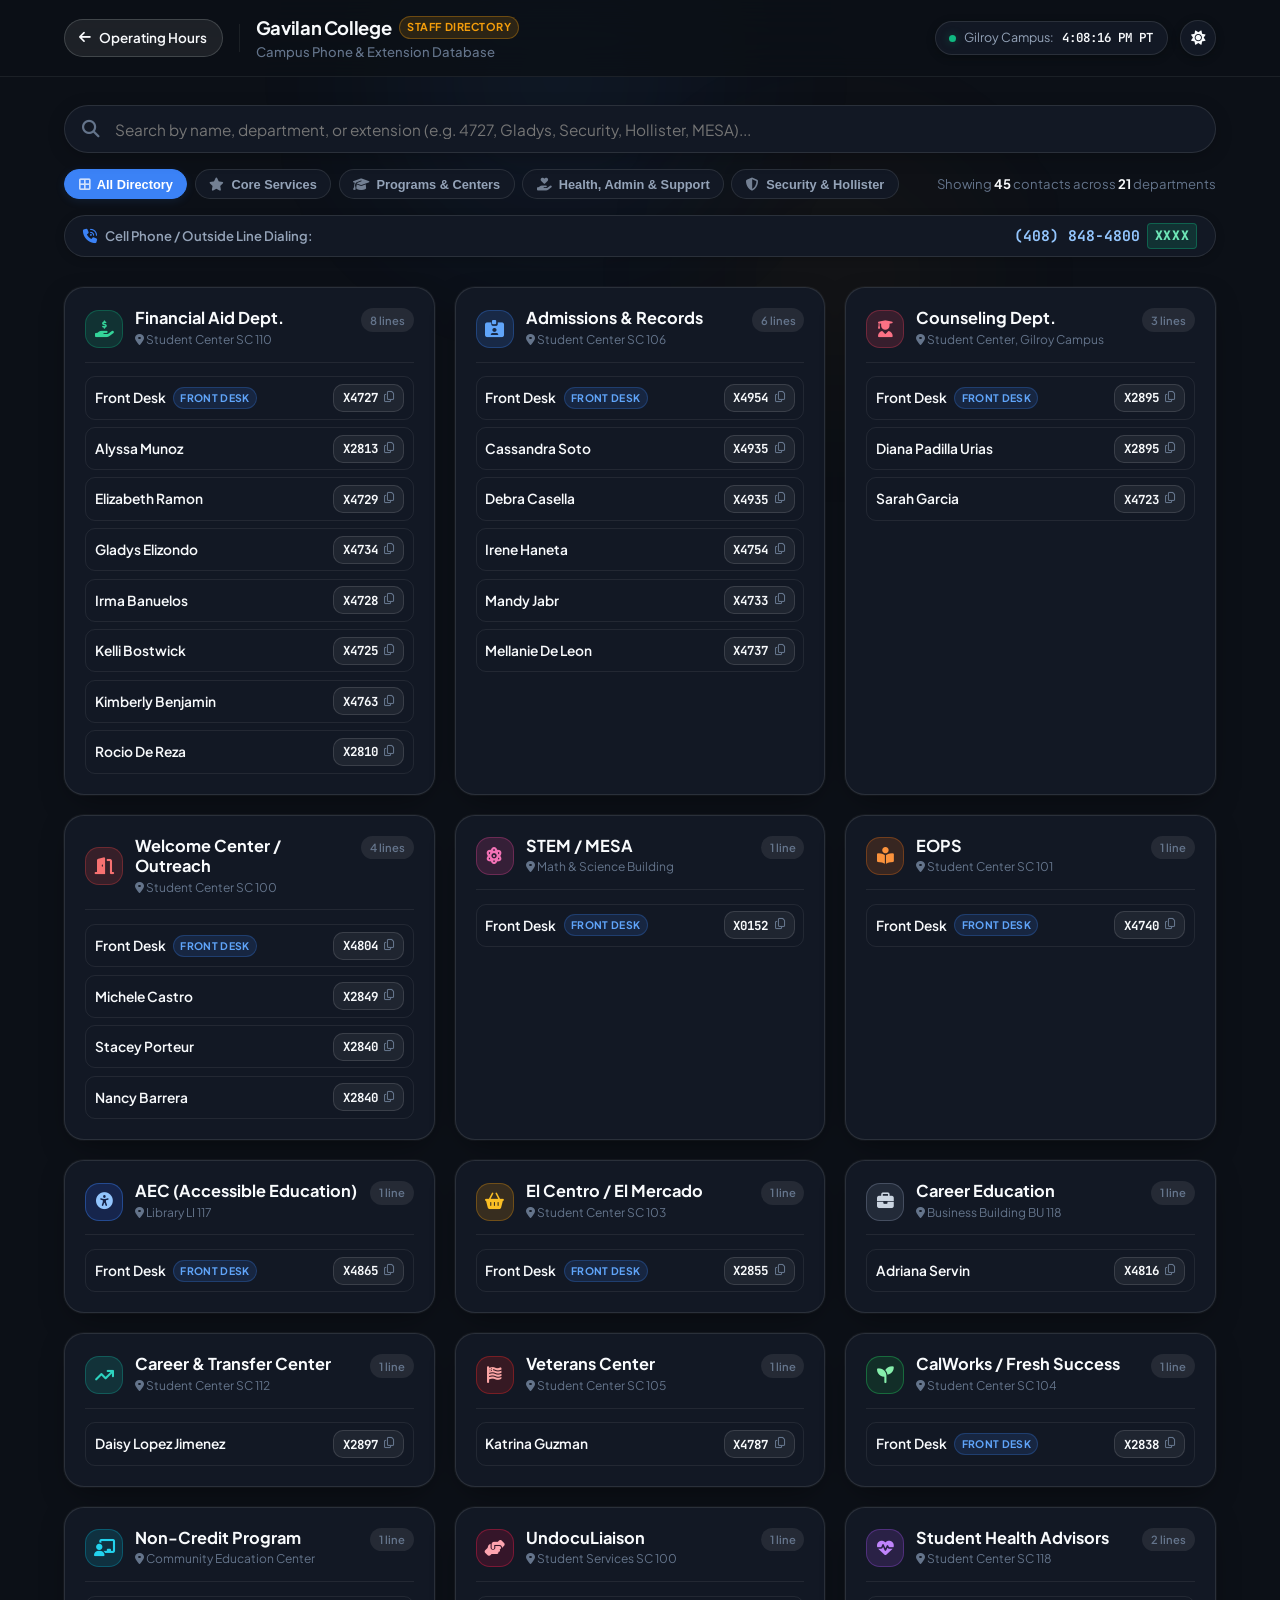
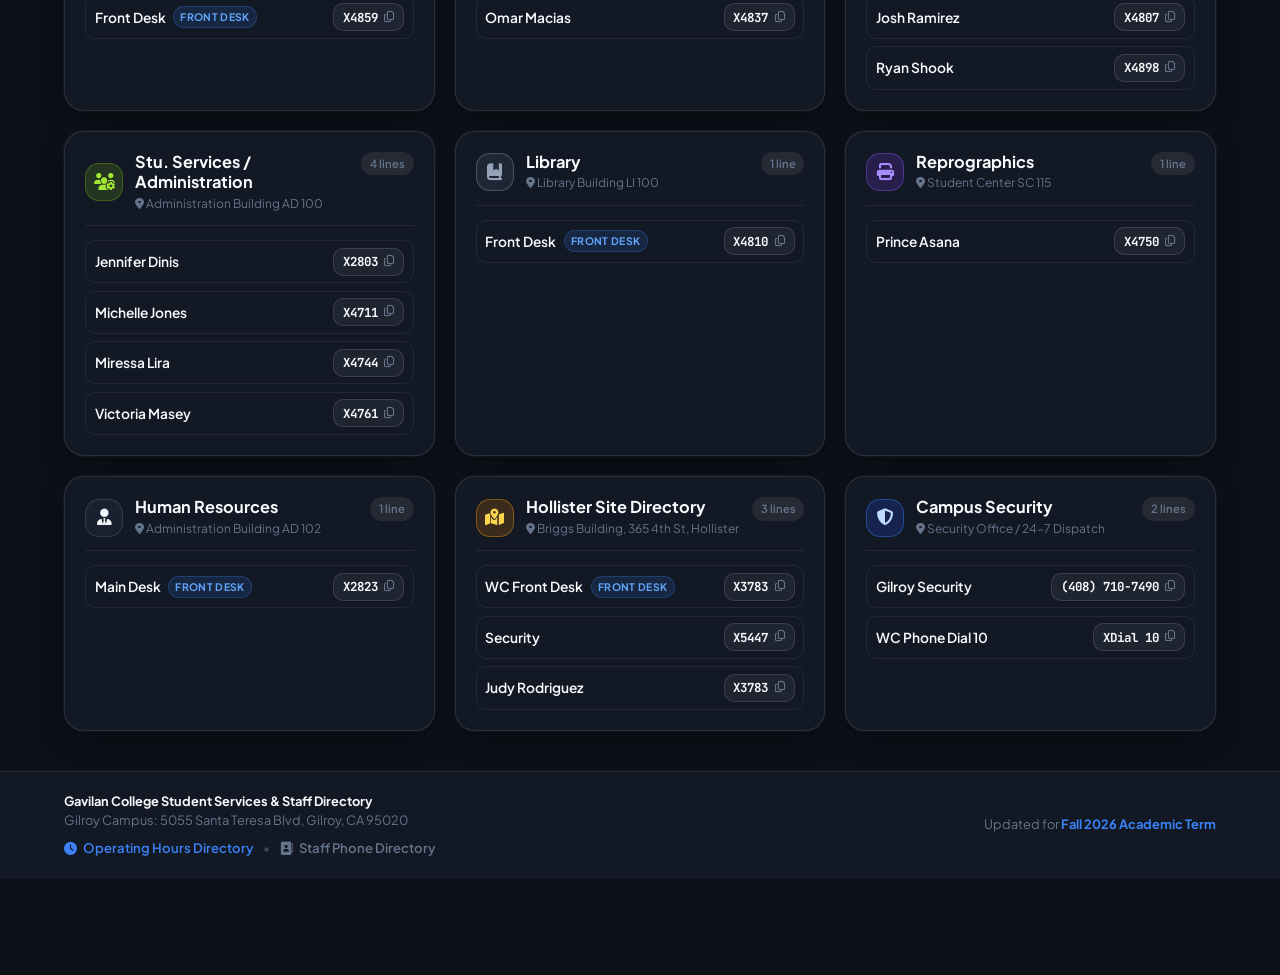
==== directory.html @ 933416ef "Add files via upload" ====
<!DOCTYPE html>
<html lang="en" data-theme="dark">
<head>
  <meta charset="UTF-8">
  <meta name="viewport" content="width=device-width, initial-scale=1.0">
  <meta name="description" content="Gavilan College Staff & Department Phone Directory. Quick lookup for phone extensions, front desk lines, campus security, and staff contacts.">
  <title>Staff Phone Directory | Gavilan College</title>

  <!-- Google Fonts: Plus Jakarta Sans & JetBrains Mono -->
  <link rel="preconnect" href="https://fonts.googleapis.com">
  <link rel="preconnect" href="https://fonts.gstatic.com" crossorigin>
  <link href="https://fonts.googleapis.com/css2?family=Plus+Jakarta+Sans:wght@400;500;600;700;800&family=JetBrains+Mono:wght@500;600;700&display=swap" rel="stylesheet">

  <!-- Font Awesome 6 Icons -->
  <link rel="stylesheet" href="https://cdnjs.cloudflare.com/ajax/libs/font-awesome/6.5.1/css/all.min.css">

  <!-- Shared Stylesheet -->
  <link rel="stylesheet" href="styles.css">
</head>
<body>

  <!-- Top Glass Header -->
  <header class="site-header">
    <div class="header-container">
      <div class="header-left-nav">
        <a href="index.html" class="header-back-link" title="Return to Operating Hours Dashboard" aria-label="Back to Operating Hours">
          <i class="fas fa-arrow-left"></i>
          <span>Operating Hours</span>
        </a>
        <div class="brand-divider"></div>
        <div class="brand-text">
          <div class="brand-title-row">
            <span class="brand-college">Gavilan College</span>
            <span class="term-badge">Staff Directory</span>
          </div>
          <span class="page-title">Campus Phone &amp; Extension Database</span>
        </div>
      </div>

      <!-- Live Pacific Clock & Theme Toggle -->
      <div class="header-actions">
        <div class="status-indicator">
          <span class="pulse-dot"></span>
          <span class="status-label">Gilroy Campus:</span>
          <strong id="live-pacific-clock" class="live-clock">--:-- -- PT</strong>
        </div>
        <button id="theme-toggle-btn" class="theme-toggle-btn" title="Toggle Light / Dark Mode" aria-label="Toggle Color Theme">
          <i class="fas fa-sun" id="theme-icon"></i>
        </button>
      </div>
    </div>
  </header>

  <!-- Main Directory Container -->
  <main class="main-wrapper">
    
    <!-- Search & Filter Controls -->
    <section class="dir-controls-section" aria-label="Staff Directory Search and Filters">
      <div class="dir-controls-container">
        
        <!-- Live Search Bar -->
        <div class="dir-search-wrap">
          <div class="dir-search-input-box">
            <i class="fas fa-search dir-search-icon"></i>
            <input 
              type="text" 
              id="dir-search-input" 
              class="dir-search-input" 
              placeholder="Search by name, department, or extension (e.g. 4727, Gladys, Security, Hollister, MESA)..." 
              aria-label="Search staff directory"
              autocomplete="off"
              spellcheck="false"
            >
            <button id="dir-search-clear" class="dir-search-clear" title="Clear search" aria-label="Clear search">
              <i class="fas fa-times"></i>
            </button>
          </div>
        </div>

        <!-- Filter Chips & Results Count -->
        <div class="dir-filter-bar">
          <div class="dir-chips-group" id="dir-category-tabs" role="tablist">
            <button class="dir-chip active" data-category="all" role="tab" aria-selected="true">
              <i class="fas fa-border-all"></i> All Directory
            </button>
            <button class="dir-chip" data-category="core" role="tab" aria-selected="false">
              <i class="fas fa-star"></i> Core Services
            </button>
            <button class="dir-chip" data-category="programs" role="tab" aria-selected="false">
              <i class="fas fa-graduation-cap"></i> Programs &amp; Centers
            </button>
            <button class="dir-chip" data-category="support" role="tab" aria-selected="false">
              <i class="fas fa-hand-holding-heart"></i> Health, Admin &amp; Support
            </button>
            <button class="dir-chip" data-category="site" role="tab" aria-selected="false">
              <i class="fas fa-shield-alt"></i> Security &amp; Hollister
            </button>
          </div>

          <div class="dir-stats-counter" id="dir-stats-counter">
            Showing <strong>38</strong> staff contacts across <strong>21</strong> departments
          </div>
        </div>

      </div>
    </section>

    <!-- Compact Dialing Format Hint Bar -->
    <section class="dir-format-bar-section" aria-label="Dialing Format">
      <div class="dir-container">
        <div class="phone-format-pill-bar">
          <div class="format-pill-left">
            <span class="format-pill-icon"><i class="fas fa-phone-volume"></i></span>
            <span class="format-pill-text">Cell Phone / Outside Line Dialing:</span>
          </div>
          <div class="format-pill-number">
            <strong>(408) 848-4800</strong>
            <span class="format-ext-pill">XXXX</span>
          </div>
        </div>
      </div>
    </section>

    <!-- Directory Content Grid Section -->
    <section class="dir-results-section" aria-label="Department Phone Directory Results">
      <div class="dir-container">

        <!-- Dynamic Department Cards Grid rendered by directory.js -->
        <div class="dir-cards-grid" id="dir-cards-grid">
          <!-- Populated dynamically by directory.js -->
        </div>

        <!-- No Matching Results State -->
        <div class="no-results-state" id="dir-no-results" style="display: none;">
          <div class="no-results-icon-box">
            <i class="fas fa-phone-slash"></i>
          </div>
          <h3>No matching staff or extensions found</h3>
          <p id="no-results-query-msg">Try searching with a different name, department title, or 4-digit extension.</p>
          <button class="btn-reset-search" id="btn-dir-reset">Clear Search &amp; Show All</button>
        </div>

      </div>
    </section>

  </main>

  <!-- Floating Bottom Search Dock (Slides up smoothly when scrolled past top search) -->
  <aside class="floating-search-dock" id="floating-search-dock" aria-label="Floating Search Navigation Dock">
    <div class="search-dock-inner">
      <div class="dock-search-input-wrap">
        <i class="fas fa-search dock-search-icon"></i>
        <input 
          type="text" 
          id="dock-search-input" 
          class="dock-search-input" 
          placeholder="Search staff, dept, or ext..." 
          aria-label="Floating search input"
          autocomplete="off"
          spellcheck="false"
        >
        <button id="dock-search-clear" class="dock-search-clear" title="Clear search" aria-label="Clear search">
          <i class="fas fa-times"></i>
        </button>
      </div>
      <button class="dock-action-btn dock-btn-top" id="dock-btn-top" title="Back to top of directory" aria-label="Scroll back to top">
        <i class="fas fa-arrow-up"></i>
        <span class="dock-top-text">Top</span>
      </button>
    </div>
  </aside>

  <!-- Clean Footer -->
  <footer class="site-footer">
    <div class="footer-container">
      <div class="footer-left">
        <strong>Gavilan College Student Services &amp; Staff Directory</strong>
        <span>Gilroy Campus: 5055 Santa Teresa Blvd, Gilroy, CA 95020</span>
        <div class="footer-nav-links">
          <a href="index.html" class="footer-sub-link"><i class="fas fa-clock"></i> Operating Hours Directory</a>
          <span class="footer-dot">•</span>
          <span class="footer-sub-link active"><i class="fas fa-address-book"></i> Staff Phone Directory</span>
        </div>
      </div>
      <div class="footer-right">
        <span>Updated for <strong>Fall 2026 Academic Term</strong></span>
      </div>
    </div>
  </footer>

  <!-- Toast Notification Popup -->
  <div class="toast-popup" id="toast-popup" role="status" aria-live="polite">
    <i class="fas fa-check-circle"></i>
    <span id="toast-text">Extension copied to clipboard!</span>
  </div>

  <!-- Vanilla JavaScript -->
  <script src="directory.js"></script>
</body>
</html>
---- styles.css ----
/* ==========================================================================
   Gavilan College Student Services Hours Directory
   Ultra-Modern App Design System (Linear / Apple / Modern Web Aesthetic)
   Default: Sleek Refined Dark Mode (with smooth Light Mode option)
   ========================================================================== */

/* --------------------------------------------------------------------------
   Design Tokens & Color Palette
   -------------------------------------------------------------------------- */
:root {
  /* Default: Sleek Refined Dark Mode (Sophisticated Midnight Charcoal/Navy) */
  --bg-app: #0c1017;
  --bg-surface: #121824;
  --bg-surface-elevated: #182234;
  --bg-surface-hover: #1e2a40;
  --bg-input: #0e1420;
  --bg-header: rgba(12, 16, 23, 0.82);

  /* Brand Accents */
  --accent-primary: #3b82f6;       /* Radiant Electric Blue */
  --accent-primary-hover: #60a5fa;
  --accent-primary-glow: rgba(59, 130, 246, 0.25);
  --accent-primary-subtle: rgba(59, 130, 246, 0.12);

  --accent-gold: #f59e0b;          /* Gavilan Amber/Gold */
  --accent-gold-light: rgba(245, 158, 11, 0.14);
  --accent-gold-border: rgba(245, 158, 11, 0.32);
  --accent-gold-glow: rgba(245, 158, 11, 0.2);

  --accent-cardinal: #ef4444;      /* Gavilan Cardinal Red */
  --accent-cardinal-subtle: rgba(239, 68, 68, 0.12);

  /* Status Colors */
  --status-open: #10b981;
  --status-open-text: #6ee7b7;
  --status-open-bg: rgba(16, 185, 129, 0.12);
  --status-open-border: rgba(16, 185, 129, 0.28);
  --status-open-glow: rgba(16, 185, 129, 0.35);

  --status-closing: #f59e0b;
  --status-closing-text: #fde68a;
  --status-closing-bg: rgba(245, 158, 11, 0.15);
  --status-closing-border: rgba(245, 158, 11, 0.35);

  --status-closed: #f43f5e;
  --status-closed-text: #fda4af;
  --status-closed-bg: rgba(244, 63, 94, 0.12);
  --status-closed-border: rgba(244, 63, 94, 0.28);

  --status-zoom-text: #38bdf8;
  --status-zoom-bg: rgba(56, 189, 248, 0.12);
  --status-zoom-border: rgba(56, 189, 248, 0.28);

  --status-tba-text: #fbbf24;
  --status-tba-bg: rgba(251, 191, 36, 0.1);
  --status-tba-border: rgba(251, 191, 36, 0.3);

  /* Typography Colors */
  --text-main: #f8fafc;
  --text-secondary: #94a3b8;
  --text-muted: #64748b;
  --text-dim: #475569;

  /* Borders & Glass */
  --border-subtle: rgba(255, 255, 255, 0.07);
  --border-card: rgba(255, 255, 255, 0.1);
  --border-card-hover: rgba(255, 255, 255, 0.18);
  --border-focus: #3b82f6;

  /* Shadows */
  --shadow-sm: 0 2px 8px rgba(0, 0, 0, 0.25);
  --shadow-card: 0 10px 30px -10px rgba(0, 0, 0, 0.5), 0 0 1px 1px rgba(255, 255, 255, 0.05);
  --shadow-card-hover: 0 20px 40px -12px rgba(0, 0, 0, 0.65), 0 0 1px 1px rgba(255, 255, 255, 0.12);
  --shadow-glow: 0 0 24px rgba(59, 130, 246, 0.2);

  /* Radius */
  --radius-xs: 6px;
  --radius-sm: 10px;
  --radius-md: 14px;
  --radius-lg: 20px;
  --radius-full: 9999px;

  /* Typography Stack */
  --font-sans: 'Plus Jakarta Sans', -apple-system, BlinkMacSystemFont, "Segoe UI", Roboto, sans-serif;
  --font-mono: 'JetBrains Mono', monospace;

  --transition: 0.2s cubic-bezier(0.4, 0, 0.2, 1);
}

/* --------------------------------------------------------------------------
   Light Mode (Clean, Crisp Contemporary Light Theme)
   -------------------------------------------------------------------------- */
[data-theme="light"] {
  --bg-app: #f8fafc;
  --bg-surface: #ffffff;
  --bg-surface-elevated: #f1f5f9;
  --bg-surface-hover: #e2e8f0;
  --bg-input: #ffffff;
  --bg-header: rgba(248, 250, 252, 0.85);

  --accent-primary: #2563eb;
  --accent-primary-hover: #1d4ed8;
  --accent-primary-glow: rgba(37, 99, 235, 0.15);
  --accent-primary-subtle: rgba(37, 99, 235, 0.08);

  --accent-gold: #d97706;
  --accent-gold-light: #fef3c7;
  --accent-gold-border: #fde68a;
  --accent-gold-glow: rgba(217, 119, 6, 0.15);

  --accent-cardinal: #b91c1c;
  --accent-cardinal-subtle: #fee2e2;

  --status-open: #059669;
  --status-open-text: #065f46;
  --status-open-bg: #ecfdf5;
  --status-open-border: #a7f3d0;
  --status-open-glow: rgba(5, 150, 105, 0.2);

  --status-closing: #d97706;
  --status-closing-text: #92400e;
  --status-closing-bg: #fffbeb;
  --status-closing-border: #fde68a;

  --status-closed: #e11d48;
  --status-closed-text: #9f1239;
  --status-closed-bg: #fff1f2;
  --status-closed-border: #fecdd3;

  --status-zoom-text: #0284c7;
  --status-zoom-bg: #f0f9ff;
  --status-zoom-border: #bae6fd;

  --status-tba-text: #b45309;
  --status-tba-bg: #fefce8;
  --status-tba-border: #fef08a;

  --text-main: #0f172a;
  --text-secondary: #475569;
  --text-muted: #64748b;
  --text-dim: #94a3b8;

  --border-subtle: rgba(0, 0, 0, 0.04);
  --border-card: #e2e8f0;
  --border-card-hover: #cbd5e1;
  --border-focus: #2563eb;

  --shadow-sm: 0 1px 3px rgba(0, 0, 0, 0.05);
  --shadow-card: 0 4px 20px -2px rgba(15, 23, 42, 0.06), 0 1px 3px rgba(15, 23, 42, 0.04);
  --shadow-card-hover: 0 12px 32px -4px rgba(15, 23, 42, 0.1), 0 2px 6px rgba(15, 23, 42, 0.05);
  --shadow-glow: 0 0 24px rgba(37, 99, 235, 0.12);
}

/* --------------------------------------------------------------------------
   Reset & Base Styles
   -------------------------------------------------------------------------- */
*, *::before, *::after {
  box-sizing: border-box;
  margin: 0;
  padding: 0;
}

html {
  font-size: 16px;
  background-color: var(--bg-app);
  color: var(--text-main);
  font-family: var(--font-sans);
  scroll-behavior: smooth;
  height: 100%;
  transition: background-color var(--transition), color var(--transition);
}

body {
  min-height: 100vh;
  display: flex;
  flex-direction: column;
  background-color: var(--bg-app);
  color: var(--text-main);
  line-height: 1.55;
  -webkit-font-smoothing: antialiased;
  position: relative;
  overflow-x: hidden;
}

/* Ambient Subtle Background Orbs (Modern App Glow) */
body::before {
  content: '';
  position: fixed;
  top: -120px;
  left: 20%;
  width: 600px;
  height: 400px;
  background: radial-gradient(circle, rgba(59, 130, 246, 0.12) 0%, transparent 70%);
  filter: blur(80px);
  pointer-events: none;
  z-index: 0;
  opacity: 0.8;
}

body::after {
  content: '';
  position: fixed;
  top: 100px;
  right: 15%;
  width: 500px;
  height: 350px;
  background: radial-gradient(circle, rgba(245, 158, 11, 0.08) 0%, transparent 70%);
  filter: blur(80px);
  pointer-events: none;
  z-index: 0;
  opacity: 0.7;
}

[data-theme="light"] body::before {
  background: radial-gradient(circle, rgba(37, 99, 235, 0.06) 0%, transparent 70%);
}

[data-theme="light"] body::after {
  background: radial-gradient(circle, rgba(245, 158, 11, 0.04) 0%, transparent 70%);
}

/* --------------------------------------------------------------------------
   Header / Navigation (Floating Minimal Glass)
   -------------------------------------------------------------------------- */
.site-header {
  position: sticky;
  top: 0;
  z-index: 100;
  background: var(--bg-header);
  backdrop-filter: blur(20px);
  -webkit-backdrop-filter: blur(20px);
  border-bottom: 1px solid var(--border-subtle);
  padding: 0.85rem 0;
  transition: background var(--transition), border-color var(--transition);
}

.header-container {
  max-width: 1200px;
  margin: 0 auto;
  padding: 0 1.5rem;
  display: flex;
  align-items: center;
  justify-content: space-between;
  gap: 1.25rem;
  position: relative;
  z-index: 1;
}

.brand-group {
  display: flex;
  align-items: center;
  gap: 0.85rem;
  text-decoration: none;
  color: inherit;
}

.brand-logo-badge {
  width: 42px;
  height: 42px;
  border-radius: var(--radius-sm);
  background: linear-gradient(135deg, #1e293b, #0f172a);
  border: 1px solid rgba(255, 255, 255, 0.12);
  display: flex;
  align-items: center;
  justify-content: center;
  color: var(--accent-gold);
  font-size: 1.25rem;
  box-shadow: 0 4px 12px rgba(0, 0, 0, 0.3);
  flex-shrink: 0;
  transition: transform var(--transition);
}

.brand-group:hover .brand-logo-badge {
  transform: scale(1.05);
}

[data-theme="light"] .brand-logo-badge {
  background: linear-gradient(135deg, #0c2340, #14325a);
  color: #fbbf24;
}

.brand-text {
  display: flex;
  flex-direction: column;
}

.brand-title-row {
  display: flex;
  align-items: center;
  gap: 0.5rem;
}

.brand-college {
  font-size: 1.15rem;
  font-weight: 700;
  letter-spacing: -0.02em;
  color: var(--text-main);
}

.term-badge {
  font-size: 0.68rem;
  font-weight: 700;
  text-transform: uppercase;
  letter-spacing: 0.05em;
  background: var(--accent-gold-light);
  color: var(--accent-gold);
  border: 1px solid var(--accent-gold-border);
  padding: 2px 7px;
  border-radius: var(--radius-full);
}

.page-title {
  font-size: 0.82rem;
  font-weight: 500;
  color: var(--text-muted);
}

.header-actions {
  display: flex;
  align-items: center;
  gap: 0.75rem;
}

/* Live Clock Capsule */
.status-indicator {
  display: flex;
  align-items: center;
  gap: 0.5rem;
  background: var(--bg-surface);
  border: 1px solid var(--border-card);
  padding: 0.38rem 0.85rem;
  border-radius: var(--radius-full);
  font-size: 0.78rem;
  color: var(--text-secondary);
  box-shadow: var(--shadow-sm);
}

.pulse-dot {
  width: 7px;
  height: 7px;
  border-radius: 50%;
  background: var(--status-open);
  box-shadow: 0 0 8px var(--status-open-glow);
  animation: livePulse 2s infinite;
}

@keyframes livePulse {
  0% { transform: scale(0.95); opacity: 0.8; }
  70% { transform: scale(1.15); opacity: 1; }
  100% { transform: scale(0.95); opacity: 0.8; }
}

.live-clock {
  color: var(--text-main);
  font-family: var(--font-mono);
  font-weight: 600;
}

/* Theme Switcher Button */
.theme-toggle-btn {
  background: var(--bg-surface);
  border: 1px solid var(--border-card);
  color: var(--text-main);
  width: 36px;
  height: 36px;
  border-radius: var(--radius-full);
  display: flex;
  align-items: center;
  justify-content: center;
  cursor: pointer;
  font-size: 0.9rem;
  box-shadow: var(--shadow-sm);
  transition: var(--transition);
}

.theme-toggle-btn:hover {
  background: var(--bg-surface-elevated);
  transform: translateY(-1px);
  border-color: var(--border-card-hover);
}

/* --------------------------------------------------------------------------
   Controls & Filter Section
   -------------------------------------------------------------------------- */
.main-wrapper {
  flex: 1;
  width: 100%;
  position: relative;
  z-index: 1;
}

.controls-section {
  padding: 1.5rem 0 0.85rem;
}

.controls-container {
  max-width: 1200px;
  margin: 0 auto;
  padding: 0 1.5rem;
}

/* Filter Row & Day Pills */
.filter-row {
  display: flex;
  align-items: center;
  justify-content: space-between;
  gap: 1rem;
  flex-wrap: wrap;
}

.filter-group {
  display: flex;
  align-items: center;
  gap: 0.65rem;
  flex-wrap: wrap;
}

.filter-title {
  font-size: 0.8rem;
  font-weight: 600;
  color: var(--text-muted);
  display: flex;
  align-items: center;
  gap: 0.4rem;
}

.day-tabs-group {
  display: flex;
  align-items: center;
  gap: 0.4rem;
  overflow-x: auto;
  padding-bottom: 2px;
}

.day-tab-btn {
  background: var(--bg-surface);
  border: 1px solid var(--border-card);
  color: var(--text-secondary);
  font-size: 0.78rem;
  font-weight: 600;
  padding: 0.38rem 0.85rem;
  border-radius: var(--radius-full);
  cursor: pointer;
  transition: var(--transition);
  white-space: nowrap;
}

.day-tab-btn:hover {
  background: var(--bg-surface-hover);
  color: var(--text-main);
  border-color: var(--border-card-hover);
}

.day-tab-btn.active {
  background: var(--accent-primary);
  color: #ffffff;
  border-color: var(--accent-primary);
  box-shadow: 0 2px 10px var(--accent-primary-subtle);
}

.quick-stats {
  font-size: 0.8rem;
  color: var(--text-muted);
}

.quick-stats strong {
  color: var(--text-main);
}

/* --------------------------------------------------------------------------
   Services Grid & Contemporary Cards
   -------------------------------------------------------------------------- */
.directory-section {
  padding: 1rem 0 3.5rem;
}

.directory-container {
  max-width: 1200px;
  margin: 0 auto;
  padding: 0 1.5rem;
}

.services-grid {
  display: grid;
  grid-template-columns: 1fr;
  gap: 1.5rem;
}

@media (min-width: 900px) {
  .services-grid {
    grid-template-columns: repeat(2, 1fr);
  }
}

/* Sleek Modern Card */
.service-card {
  background: var(--bg-surface);
  border: 1px solid var(--border-card);
  border-radius: var(--radius-lg);
  padding: 1.5rem;
  display: flex;
  flex-direction: column;
  gap: 1.15rem;
  box-shadow: var(--shadow-card);
  transition: transform var(--transition), box-shadow var(--transition), border-color var(--transition);
  position: relative;
  overflow: hidden;
  scroll-margin-top: 88px;
}

.service-card:hover {
  transform: translateY(-2px);
  box-shadow: var(--shadow-card-hover);
  border-color: var(--border-card-hover);
}

.card-highlight-pulse,
.card-teleport-pulse {
  animation: cardTeleportGlow 2.2s cubic-bezier(0.16, 1, 0.3, 1) !important;
}

@keyframes cardTeleportGlow {
  0% {
    transform: translateY(-6px) scale(1.015);
    box-shadow: 0 0 0 3px var(--accent-primary), 0 20px 48px -10px var(--accent-primary-glow);
    border-color: var(--accent-primary);
  }
  40% {
    transform: translateY(-3px) scale(1.008);
    box-shadow: 0 0 0 5px rgba(59, 130, 246, 0.35), 0 16px 36px -10px var(--accent-primary-glow);
  }
  100% {
    transform: translateY(0) scale(1);
    box-shadow: var(--shadow-card);
    border-color: var(--border-card);
  }
}

/* Card Header */
.card-header {
  display: flex;
  align-items: flex-start;
  justify-content: space-between;
  gap: 0.75rem;
  flex-wrap: wrap;
}

.card-title-group {
  display: flex;
  align-items: center;
  gap: 0.85rem;
}

.dept-icon-box {
  width: 48px;
  height: 48px;
  border-radius: var(--radius-md);
  display: flex;
  align-items: center;
  justify-content: center;
  font-size: 1.25rem;
  flex-shrink: 0;
  box-shadow: var(--shadow-sm);
  transition: transform var(--transition);
}

.service-card:hover .dept-icon-box {
  transform: scale(1.04);
}

.icon-blue {
  background: rgba(59, 130, 246, 0.12);
  border: 1px solid rgba(59, 130, 246, 0.3);
  color: #60a5fa;
}

.icon-gold {
  background: rgba(245, 158, 11, 0.12);
  border: 1px solid rgba(245, 158, 11, 0.3);
  color: #fbbf24;
}

.icon-emerald {
  background: rgba(16, 185, 129, 0.12);
  border: 1px solid rgba(16, 185, 129, 0.3);
  color: #34d399;
}

.icon-purple {
  background: rgba(168, 85, 247, 0.12);
  border: 1px solid rgba(168, 85, 247, 0.3);
  color: #c084fc;
}

.dept-meta {
  display: flex;
  align-items: center;
  gap: 0.5rem;
  margin-bottom: 0.2rem;
  flex-wrap: wrap;
}

.badge-core {
  font-size: 0.65rem;
  font-weight: 700;
  text-transform: uppercase;
  letter-spacing: 0.05em;
  background: var(--bg-surface-elevated);
  color: var(--text-muted);
  border: 1px solid var(--border-subtle);
  padding: 1px 7px;
  border-radius: var(--radius-full);
}

.dept-location {
  font-size: 0.75rem;
  color: var(--text-muted);
  display: flex;
  align-items: center;
  gap: 0.3rem;
}

.dept-location i {
  color: var(--accent-primary);
  font-size: 0.7rem;
}

.dept-name {
  font-size: 1.25rem;
  font-weight: 700;
  letter-spacing: -0.02em;
  color: var(--text-main);
  line-height: 1.25;
}

.dept-desc {
  font-size: 0.85rem;
  color: var(--text-secondary);
  line-height: 1.5;
}

/* Live Status Capsule Pill */
.live-status-pill {
  display: inline-flex;
  align-items: center;
  gap: 0.45rem;
  font-size: 0.78rem;
  font-weight: 600;
  padding: 0.35rem 0.8rem;
  border-radius: var(--radius-full);
  white-space: nowrap;
  background: var(--bg-surface-elevated);
  border: 1px solid var(--border-subtle);
  color: var(--text-secondary);
}

.live-status-pill .status-dot {
  width: 7px;
  height: 7px;
  border-radius: 50%;
  flex-shrink: 0;
}

.live-status-pill.status-open {
  background: var(--status-open-bg);
  border-color: var(--status-open-border);
  color: var(--status-open-text);
}
.live-status-pill.status-open .status-dot {
  background: var(--status-open);
  box-shadow: 0 0 8px var(--status-open-glow);
}

.live-status-pill.status-closing-soon {
  background: var(--status-closing-bg);
  border-color: var(--status-closing-border);
  color: var(--status-closing-text);
}
.live-status-pill.status-closing-soon .status-dot {
  background: var(--status-closing);
}

.live-status-pill.status-closed {
  background: var(--status-closed-bg);
  border-color: var(--status-closed-border);
  color: var(--status-closed-text);
}
.live-status-pill.status-closed .status-dot {
  background: var(--status-closed);
}

.live-status-pill.status-tba {
  background: var(--status-tba-bg);
  border: 1px dashed var(--status-tba-border);
  color: var(--status-tba-text);
}
.live-status-pill.status-tba .status-dot {
  background: var(--accent-gold);
}

/* Segmented Mode Switcher Tabs */
.mode-tabs {
  display: flex;
  gap: 4px;
  background: var(--bg-surface-elevated);
  border: 1px solid var(--border-subtle);
  padding: 3px;
  border-radius: var(--radius-sm);
}

.mode-btn {
  flex: 1;
  background: transparent;
  border: none;
  color: var(--text-muted);
  font-size: 0.8rem;
  font-weight: 600;
  padding: 0.48rem 0.65rem;
  border-radius: var(--radius-xs);
  cursor: pointer;
  display: flex;
  align-items: center;
  justify-content: center;
  gap: 0.45rem;
  transition: var(--transition);
}

.mode-btn:hover {
  color: var(--text-main);
}

.mode-btn.active {
  background: var(--bg-surface);
  color: var(--text-main);
  box-shadow: 0 2px 8px rgba(0, 0, 0, 0.25);
  border: 1px solid var(--border-card);
}

.mode-btn.active i {
  color: var(--accent-primary);
}

/* --------------------------------------------------------------------------
   Modern Schedule Timeline List
   -------------------------------------------------------------------------- */
.schedule-list-wrap {
  background: var(--bg-surface-elevated);
  border: 1px solid var(--border-card);
  border-radius: var(--radius-md);
  overflow: hidden;
}

.schedule-row {
  display: flex;
  align-items: center;
  justify-content: space-between;
  padding: 0.82rem 1.15rem;
  border-bottom: 1px solid var(--border-subtle);
  transition: background-color var(--transition), opacity var(--transition);
  gap: 1rem;
}

.schedule-row:last-child {
  border-bottom: none;
}

.schedule-row.friday-split-row {
  padding: 0.95rem 1.15rem;
  align-items: center;
}

.schedule-row-left {
  display: flex;
  align-items: center;
  gap: 0.85rem;
  flex-shrink: 0;
}

.day-badge {
  font-size: 0.75rem;
  font-weight: 700;
  color: var(--text-muted);
  background: var(--bg-surface);
  border: 1px solid var(--border-subtle);
  padding: 3px 9px;
  border-radius: var(--radius-xs);
  min-width: 48px;
  text-align: center;
  transition: var(--transition);
}

.day-full-name {
  font-size: 0.88rem;
  font-weight: 600;
  color: var(--text-main);
  letter-spacing: -0.01em;
}

.schedule-row-right {
  display: flex;
  align-items: center;
  justify-content: flex-end;
  gap: 0.75rem;
  text-align: right;
}

.split-times-col {
  display: flex;
  flex-direction: column;
  gap: 0.55rem;
  align-items: flex-end;
}

.split-slot-row {
  display: flex;
  align-items: center;
  justify-content: flex-end;
  gap: 0.65rem;
  line-height: 1.25;
}

.time-slot {
  font-size: 0.88rem;
  font-weight: 600;
  color: var(--text-main);
  font-variant-numeric: tabular-nums;
  letter-spacing: -0.01em;
}

.time-slot.sub-time {
  color: var(--accent-gold);
  font-weight: 600;
}

/* Selected Day Row Highlight */
.schedule-row.highlighted-row {
  background: var(--accent-primary-subtle) !important;
  border-left: 3px solid var(--accent-primary);
}

.schedule-row.highlighted-row .day-badge {
  background: var(--accent-primary);
  color: #ffffff;
  border-color: var(--accent-primary);
}

.schedule-row.dimmed-row {
  opacity: 0.35;
}

/* Row Badge Tags */
.badge-tag {
  display: inline-flex;
  align-items: center;
  justify-content: center;
  font-size: 0.72rem;
  font-weight: 600;
  line-height: 1;
  padding: 3px 8px;
  border-radius: var(--radius-full);
  white-space: nowrap;
  letter-spacing: 0.02em;
  flex-shrink: 0;
}

.tag-open {
  background: var(--status-open-bg);
  color: var(--status-open-text);
  border: 1px solid var(--status-open-border);
}

.tag-zoom {
  background: var(--status-zoom-bg);
  color: var(--status-zoom-text);
  border: 1px solid var(--status-zoom-border);
}

.tag-closed {
  background: var(--bg-surface);
  color: var(--text-dim);
  border: 1px solid var(--border-subtle);
}

.tag-split {
  background: var(--accent-gold-light);
  color: var(--accent-gold);
  border: 1px solid var(--accent-gold-border);
}

/* Schedule Notes / Alerts */
.schedule-note {
  margin-top: 0.65rem;
  padding: 0.65rem 0.85rem;
  border-radius: var(--radius-sm);
  background: var(--bg-surface-elevated);
  border: 1px solid var(--border-subtle);
  font-size: 0.8rem;
  color: var(--text-secondary);
  display: flex;
  align-items: flex-start;
  gap: 0.55rem;
  line-height: 1.45;
}

.schedule-note i {
  color: var(--accent-primary);
  margin-top: 2px;
  flex-shrink: 0;
}

.schedule-note.alert-warning {
  background: var(--status-closed-bg);
  border-color: var(--status-closed-border);
  color: var(--status-closed-text);
}

.schedule-note.alert-warning i {
  color: var(--status-closed);
}

.schedule-note.alert-special {
  background: var(--accent-gold-light);
  border-left: 3px solid var(--accent-gold);
  color: var(--accent-gold);
}

.schedule-note.alert-special i {
  color: var(--accent-gold);
}

/* --------------------------------------------------------------------------
   Counseling Card (Clean TBA Notice)
   -------------------------------------------------------------------------- */
.card-tba {
  border-style: dashed;
  border-color: var(--border-card);
}

.tba-banner-box {
  background: var(--bg-surface-elevated);
  border: 1px dashed var(--border-subtle);
  border-radius: var(--radius-md);
  padding: 1.5rem 1.25rem;
  display: flex;
  flex-direction: column;
  align-items: center;
  text-align: center;
  gap: 0.85rem;
}

.tba-icon-large {
  width: 50px;
  height: 50px;
  border-radius: 50%;
  background: var(--accent-gold-light);
  border: 1px solid var(--accent-gold-border);
  display: flex;
  align-items: center;
  justify-content: center;
  color: var(--accent-gold);
  font-size: 1.35rem;
}

.tba-title {
  font-size: 1.15rem;
  font-weight: 700;
  letter-spacing: -0.01em;
  color: var(--text-main);
  margin-bottom: 0.25rem;
}

.tba-desc {
  font-size: 0.85rem;
  color: var(--text-secondary);
  max-width: 440px;
}

.tba-action-box {
  margin-top: 0.35rem;
  display: flex;
  flex-direction: column;
  align-items: center;
  gap: 0.5rem;
  font-size: 0.82rem;
  color: var(--text-muted);
}

.btn-tba-referral {
  background: var(--accent-primary);
  color: #ffffff;
  text-decoration: none;
  font-weight: 600;
  font-size: 0.82rem;
  padding: 0.55rem 1.15rem;
  border-radius: var(--radius-full);
  display: inline-flex;
  align-items: center;
  gap: 0.45rem;
  box-shadow: 0 2px 8px var(--accent-primary-subtle);
  transition: var(--transition);
}

.btn-tba-referral:hover {
  background: var(--accent-primary-hover);
  transform: translateY(-1px);
}

.tba-footer-note {
  font-size: 0.78rem;
  color: var(--text-muted);
  display: flex;
  align-items: center;
  gap: 0.4rem;
}

/* Card Footer */
.card-footer {
  display: flex;
  align-items: center;
  justify-content: flex-end;
  margin-top: auto;
  padding-top: 0.4rem;
  border-top: 1px solid var(--border-subtle);
}

.btn-copy-hours {
  background: var(--bg-surface-elevated);
  border: 1px solid var(--border-subtle);
  color: var(--text-secondary);
  font-size: 0.78rem;
  font-weight: 600;
  padding: 0.4rem 0.85rem;
  border-radius: var(--radius-sm);
  display: inline-flex;
  align-items: center;
  gap: 0.4rem;
  cursor: pointer;
  transition: var(--transition);
}

.btn-copy-hours:hover {
  background: var(--bg-surface-hover);
  color: var(--text-main);
  border-color: var(--border-card-hover);
}

/* --------------------------------------------------------------------------
   No Results State
   -------------------------------------------------------------------------- */
.no-results-state {
  text-align: center;
  padding: 3.5rem 1.5rem;
  background: var(--bg-surface);
  border-radius: var(--radius-lg);
  border: 1px dashed var(--border-card);
  margin-top: 1.5rem;
}

.no-results-state i {
  font-size: 2.5rem;
  color: var(--text-dim);
  margin-bottom: 0.85rem;
}

.no-results-state h3 {
  font-size: 1.2rem;
  color: var(--text-main);
  margin-bottom: 0.35rem;
}

.no-results-state p {
  color: var(--text-muted);
  font-size: 0.88rem;
  margin-bottom: 1rem;
}

.btn-reset-search {
  background: var(--accent-primary);
  color: #ffffff;
  font-weight: 600;
  font-size: 0.85rem;
  border: none;
  padding: 0.55rem 1.15rem;
  border-radius: var(--radius-sm);
  cursor: pointer;
  transition: var(--transition);
}

.btn-reset-search:hover {
  background: var(--accent-primary-hover);
}

/* --------------------------------------------------------------------------
   Footer
   -------------------------------------------------------------------------- */
.site-footer {
  margin-top: auto;
  border-top: 1px solid var(--border-subtle);
  background: var(--bg-surface);
  padding: 1.25rem 0;
  font-size: 0.8rem;
  color: var(--text-muted);
  position: relative;
  z-index: 1;
}

.footer-container {
  max-width: 1200px;
  margin: 0 auto;
  padding: 0 1.5rem;
  display: flex;
  align-items: center;
  justify-content: space-between;
  gap: 1rem;
  flex-wrap: wrap;
}

.footer-left {
  display: flex;
  flex-direction: column;
}

.footer-left strong {
  color: var(--text-main);
}

.footer-right strong {
  color: var(--accent-primary);
}

/* --------------------------------------------------------------------------
   Toast Notification
   -------------------------------------------------------------------------- */
.toast-popup {
  position: fixed;
  bottom: 2rem;
  left: 50%;
  transform: translateX(-50%) translateY(30px);
  background: var(--bg-surface-elevated);
  border: 1px solid var(--border-card);
  color: var(--text-main);
  padding: 0.6rem 1.25rem;
  border-radius: var(--radius-full);
  font-size: 0.82rem;
  font-weight: 600;
  box-shadow: 0 10px 30px rgba(0, 0, 0, 0.4);
  opacity: 0;
  pointer-events: none;
  z-index: 1000;
  display: flex;
  align-items: center;
  gap: 0.55rem;
  transition: transform 0.25s cubic-bezier(0.175, 0.885, 0.32, 1.275), opacity 0.25s ease;
}

.toast-popup i {
  color: var(--status-open);
}

.toast-popup.show {
  opacity: 1;
  transform: translateX(-50%) translateY(0);
}

/* --------------------------------------------------------------------------
   Universal Floating Quick Dock (Desktop, Tablet & Mobile Teleport Navigation)
   -------------------------------------------------------------------------- */
.mobile-quick-dock,
.floating-quick-dock {
  position: fixed;
  bottom: 2rem;
  left: 50%;
  transform: translateX(-50%);
  z-index: 999;
  display: block; /* Visible on Desktop, Tablet & Mobile */
  animation: slideUpDock 0.5s cubic-bezier(0.16, 1, 0.3, 1);
}

@keyframes slideUpDock {
  from { transform: translateX(-50%) translateY(60px); opacity: 0; }
  to { transform: translateX(-50%) translateY(0); opacity: 1; }
}

.mobile-dock-inner {
  background: rgba(18, 24, 36, 0.88);
  backdrop-filter: blur(28px);
  -webkit-backdrop-filter: blur(28px);
  border: 1px solid rgba(255, 255, 255, 0.16);
  border-radius: var(--radius-full);
  padding: 0.45rem 0.85rem;
  display: flex;
  align-items: center;
  gap: 0.35rem;
  box-shadow: 0 18px 48px rgba(0, 0, 0, 0.65), 0 0 1px 1px rgba(255, 255, 255, 0.08);
  transition: all var(--transition);
}

.mobile-dock-inner:hover {
  border-color: rgba(255, 255, 255, 0.28);
  box-shadow: 0 22px 56px rgba(0, 0, 0, 0.75), 0 0 24px rgba(59, 130, 246, 0.25);
}

[data-theme="light"] .mobile-dock-inner {
  background: rgba(255, 255, 255, 0.92);
  border-color: rgba(0, 0, 0, 0.12);
  box-shadow: 0 16px 40px rgba(15, 23, 42, 0.16), 0 0 1px 1px rgba(0, 0, 0, 0.06);
}

[data-theme="light"] .mobile-dock-inner:hover {
  border-color: rgba(37, 99, 235, 0.35);
  box-shadow: 0 22px 50px rgba(15, 23, 42, 0.22), 0 0 24px rgba(37, 99, 235, 0.18);
}

.dock-btn {
  background: transparent;
  border: 1px solid transparent;
  color: var(--text-secondary);
  display: flex;
  flex-direction: row;
  align-items: center;
  gap: 0.55rem;
  padding: 0.4rem 0.85rem;
  cursor: pointer;
  border-radius: var(--radius-full);
  transition: all 0.2s cubic-bezier(0.16, 1, 0.3, 1);
  font-family: inherit;
  white-space: nowrap;
}

.dock-icon-wrap {
  width: 32px;
  height: 32px;
  border-radius: var(--radius-full);
  display: flex;
  align-items: center;
  justify-content: center;
  font-size: 0.95rem;
  transition: transform 0.2s ease, box-shadow 0.2s ease, background 0.2s ease;
  flex-shrink: 0;
}

.dock-label {
  font-size: 0.8rem;
  font-weight: 600;
  color: var(--text-muted);
  transition: color 0.2s ease, font-weight 0.2s ease;
}

.dock-btn:hover {
  background: rgba(255, 255, 255, 0.06);
}

[data-theme="light"] .dock-btn:hover {
  background: rgba(0, 0, 0, 0.04);
}

.dock-btn:hover .dock-icon-wrap,
.dock-btn:active .dock-icon-wrap,
.dock-btn.active .dock-icon-wrap {
  transform: scale(1.12);
}

.dock-btn:hover .dock-label,
.dock-btn.active .dock-label {
  color: var(--text-main);
  font-weight: 700;
}

/* Desktop Active Pill Styling */
.dock-btn.active {
  background: rgba(255, 255, 255, 0.1);
  border-color: rgba(255, 255, 255, 0.16);
  box-shadow: 0 4px 14px rgba(0, 0, 0, 0.25);
}

[data-theme="light"] .dock-btn.active {
  background: rgba(0, 0, 0, 0.05);
  border-color: rgba(0, 0, 0, 0.1);
  box-shadow: 0 2px 8px rgba(0, 0, 0, 0.05);
}

/* Department Specific Icon Base Colors */
.dock-icon-wrap.icon-blue { background: rgba(59, 130, 246, 0.18); color: #60a5fa; }
.dock-icon-wrap.icon-gold { background: rgba(245, 158, 11, 0.18); color: #fbbf24; }
.dock-icon-wrap.icon-emerald { background: rgba(16, 185, 129, 0.18); color: #34d399; }
.dock-icon-wrap.icon-purple { background: rgba(168, 85, 247, 0.18); color: #c084fc; }
.dock-icon-wrap.icon-gray { background: rgba(148, 163, 184, 0.18); color: var(--text-muted); }

/* Department Specific Active Glow Rings */
.dock-btn.active .dock-icon-wrap.icon-blue,
.dock-btn:hover .dock-icon-wrap.icon-blue {
  background: rgba(59, 130, 246, 0.3);
  color: #93c5fd;
  box-shadow: 0 0 14px rgba(59, 130, 246, 0.55), 0 0 0 2px rgba(59, 130, 246, 0.65);
}

.dock-btn.active .dock-icon-wrap.icon-gold,
.dock-btn:hover .dock-icon-wrap.icon-gold {
  background: rgba(245, 158, 11, 0.3);
  color: #fde047;
  box-shadow: 0 0 14px rgba(245, 158, 11, 0.55), 0 0 0 2px rgba(245, 158, 11, 0.65);
}

.dock-btn.active .dock-icon-wrap.icon-emerald,
.dock-btn:hover .dock-icon-wrap.icon-emerald {
  background: rgba(16, 185, 129, 0.3);
  color: #6ee7b7;
  box-shadow: 0 0 14px rgba(16, 185, 129, 0.55), 0 0 0 2px rgba(16, 185, 129, 0.65);
}

.dock-btn.active .dock-icon-wrap.icon-purple,
.dock-btn:hover .dock-icon-wrap.icon-purple {
  background: rgba(168, 85, 247, 0.3);
  color: #e9d5ff;
  box-shadow: 0 0 14px rgba(168, 85, 247, 0.55), 0 0 0 2px rgba(168, 85, 247, 0.65);
}

.dock-btn.active .dock-icon-wrap.icon-gray,
.dock-btn:hover .dock-icon-wrap.icon-gray {
  background: rgba(148, 163, 184, 0.3);
  color: #f8fafc;
  box-shadow: 0 0 14px rgba(148, 163, 184, 0.45), 0 0 0 2px rgba(148, 163, 184, 0.55);
}

/* Global Body Bottom Padding on all devices */
body {
  padding-bottom: 6rem;
}

/* --------------------------------------------------------------------------
   Mobile-Specific Polish (< 768px)
   -------------------------------------------------------------------------- */
@media (max-width: 768px) {
  body {
    padding-bottom: 5.5rem;
  }

  .mobile-quick-dock,
  .floating-quick-dock {
    bottom: 1.15rem;
    width: calc(100% - 1.25rem);
    max-width: 440px;
  }

  .mobile-dock-inner {
    padding: 0.35rem 0.45rem;
    gap: 0;
    justify-content: space-around;
  }

  .dock-btn {
    flex-direction: column;
    padding: 0.28rem 0.35rem;
    gap: 3px;
    min-width: 50px;
    background: transparent !important;
    border: none !important;
    box-shadow: none !important;
  }

  .dock-btn:hover {
    background: transparent !important;
  }

  .dock-btn.active {
    background: transparent !important;
    border: none !important;
    box-shadow: none !important;
  }

  .dock-btn.active .dock-icon-wrap {
    transform: scale(1.14) translateY(-1px);
  }

  .dock-btn.active .dock-label {
    color: var(--text-main);
    font-weight: 700;
  }

  .dock-label {
    font-size: 0.65rem;
  }

  .header-container {
    flex-direction: column;
    align-items: flex-start;
    gap: 0.75rem;
  }

  .header-actions {
    width: 100%;
    justify-content: space-between;
  }

  .filter-row {
    flex-direction: column;
    align-items: flex-start;
    gap: 0.65rem;
  }

  .filter-group {
    width: 100%;
  }

  .day-tabs-group {
    width: 100%;
    padding-bottom: 0.3rem;
  }

  .service-card {
    padding: 1.15rem;
    scroll-margin-top: 130px;
  }

  .dept-name {
    font-size: 1.15rem;
  }

  .schedule-row {
    padding: 0.65rem 0.75rem;
  }

  .day-full-name {
    font-size: 0.82rem;
  }

  .time-slot {
    font-size: 0.82rem;
  }

  .footer-container {
    flex-direction: column;
    align-items: flex-start;
  }
}

/* --------------------------------------------------------------------------
   Subtle Header & Footer Directory Navigation Links
   -------------------------------------------------------------------------- */
.header-link-btn {
  background: rgba(255, 255, 255, 0.08);
  border: 1px solid rgba(255, 255, 255, 0.16);
  color: var(--text-main);
  padding: 0.42rem 0.85rem;
  border-radius: var(--radius-full);
  font-size: 0.82rem;
  font-weight: 600;
  display: inline-flex;
  align-items: center;
  gap: 0.45rem;
  text-decoration: none;
  transition: all 0.2s cubic-bezier(0.16, 1, 0.3, 1);
  box-shadow: 0 2px 8px rgba(0, 0, 0, 0.18);
  flex-shrink: 0;
}

.header-link-btn i {
  color: var(--accent-primary);
  font-size: 0.85rem;
}

.header-link-btn:hover {
  background: rgba(59, 130, 246, 0.16);
  border-color: rgba(59, 130, 246, 0.45);
  color: #93c5fd;
  transform: translateY(-1px);
  box-shadow: 0 4px 14px rgba(59, 130, 246, 0.2);
}

[data-theme="light"] .header-link-btn {
  background: rgba(0, 0, 0, 0.05);
  border-color: rgba(0, 0, 0, 0.12);
  color: var(--text-main);
  box-shadow: 0 2px 6px rgba(0, 0, 0, 0.04);
}

[data-theme="light"] .header-link-btn:hover {
  background: rgba(37, 99, 235, 0.1);
  border-color: rgba(37, 99, 235, 0.3);
  color: var(--accent-primary);
}

.header-left-nav {
  display: flex;
  align-items: center;
  gap: 1rem;
}

.header-back-link {
  background: rgba(255, 255, 255, 0.08);
  border: 1px solid rgba(255, 255, 255, 0.16);
  color: var(--text-main);
  padding: 0.45rem 0.9rem;
  border-radius: var(--radius-full);
  font-size: 0.84rem;
  font-weight: 600;
  display: inline-flex;
  align-items: center;
  gap: 0.5rem;
  text-decoration: none;
  transition: all 0.2s cubic-bezier(0.16, 1, 0.3, 1);
  white-space: nowrap;
}

.header-back-link:hover {
  background: rgba(59, 130, 246, 0.16);
  border-color: rgba(59, 130, 246, 0.45);
  color: #93c5fd;
  transform: translateX(-2px);
}

[data-theme="light"] .header-back-link {
  background: rgba(0, 0, 0, 0.05);
  border-color: rgba(0, 0, 0, 0.12);
}

.brand-divider {
  width: 1px;
  height: 28px;
  background: var(--border-subtle);
}

.footer-nav-links {
  display: flex;
  align-items: center;
  gap: 0.65rem;
  margin-top: 0.45rem;
  font-size: 0.82rem;
  flex-wrap: wrap;
}

.footer-sub-link {
  color: var(--accent-primary);
  text-decoration: none;
  font-weight: 600;
  display: inline-flex;
  align-items: center;
  gap: 0.35rem;
  transition: color var(--transition);
}

.footer-sub-link:hover {
  color: #93c5fd;
  text-decoration: underline;
}

.footer-sub-link.active {
  color: var(--text-muted);
  cursor: default;
}

.footer-dot {
  color: var(--text-muted);
  opacity: 0.5;
}

/* --------------------------------------------------------------------------
   Staff Directory Page Layout & Search Controls
   -------------------------------------------------------------------------- */
.dir-controls-section {
  padding: 1.75rem 0 1rem;
}

.dir-controls-container {
  max-width: 1200px;
  margin: 0 auto;
  padding: 0 1.5rem;
  display: flex;
  flex-direction: column;
  gap: 1rem;
}

.dir-search-wrap {
  width: 100%;
}

.dir-search-input-box {
  position: relative;
  width: 100%;
  display: flex;
  align-items: center;
}

.dir-search-icon {
  position: absolute;
  left: 1.15rem;
  color: var(--text-muted);
  font-size: 1.1rem;
  pointer-events: none;
  transition: color var(--transition);
}

.dir-search-input {
  width: 100%;
  background: var(--bg-surface);
  border: 1px solid var(--border-card);
  border-radius: var(--radius-full);
  padding: 0.85rem 3rem 0.85rem 3.1rem;
  color: var(--text-main);
  font-family: inherit;
  font-size: 0.96rem;
  box-shadow: 0 4px 18px rgba(0, 0, 0, 0.2);
  transition: all 0.2s cubic-bezier(0.16, 1, 0.3, 1);
  outline: none;
}

.dir-search-input:focus {
  border-color: var(--accent-primary);
  box-shadow: 0 0 0 3px var(--accent-primary-subtle), 0 8px 24px rgba(0, 0, 0, 0.3);
}

.dir-search-input:focus + .dir-search-icon {
  color: var(--accent-primary);
}

.dir-search-clear {
  position: absolute;
  right: 0.9rem;
  background: rgba(255, 255, 255, 0.1);
  border: none;
  color: var(--text-muted);
  width: 28px;
  height: 28px;
  border-radius: var(--radius-full);
  display: none;
  align-items: center;
  justify-content: center;
  cursor: pointer;
  transition: all var(--transition);
}

.dir-search-clear.visible {
  display: flex;
}

.dir-search-clear:hover {
  background: rgba(255, 255, 255, 0.2);
  color: var(--text-main);
}

.dir-filter-bar {
  display: flex;
  align-items: center;
  justify-content: space-between;
  gap: 1rem;
  flex-wrap: wrap;
}

.dir-chips-group {
  display: flex;
  align-items: center;
  gap: 0.45rem;
  flex-wrap: wrap;
}

.dir-chip {
  background: var(--bg-surface);
  border: 1px solid var(--border-card);
  color: var(--text-secondary);
  padding: 0.4rem 0.85rem;
  border-radius: var(--radius-full);
  font-size: 0.8rem;
  font-weight: 600;
  cursor: pointer;
  display: inline-flex;
  align-items: center;
  gap: 0.45rem;
  transition: all var(--transition);
}

.dir-chip i {
  font-size: 0.82rem;
  opacity: 0.75;
}

.dir-chip:hover {
  border-color: var(--accent-primary);
  color: var(--text-main);
  background: var(--bg-surface-hover);
}

.dir-chip.active {
  background: var(--accent-primary);
  border-color: var(--accent-primary);
  color: #ffffff;
  box-shadow: 0 2px 10px var(--accent-primary-subtle);
}

.dir-stats-counter {
  font-size: 0.82rem;
  color: var(--text-muted);
}

.dir-stats-counter strong {
  color: var(--text-main);
}

/* --------------------------------------------------------------------------
   Directory Cards Grid & Department Cards
   -------------------------------------------------------------------------- */
.dir-results-section {
  padding: 0.75rem 0 2.5rem;
}

.dir-container {
  max-width: 1200px;
  margin: 0 auto;
  padding: 0 1.5rem;
}

.dir-cards-grid {
  display: grid;
  grid-template-columns: 1fr;
  gap: 1.25rem;
}

@media (min-width: 768px) {
  .dir-cards-grid {
    grid-template-columns: repeat(2, 1fr);
  }
}

@media (min-width: 1100px) {
  .dir-cards-grid {
    grid-template-columns: repeat(3, 1fr);
  }
}

.dir-card {
  background: var(--bg-surface);
  border: 1px solid var(--border-card);
  border-radius: var(--radius-lg);
  padding: 1.25rem;
  display: flex;
  flex-direction: column;
  gap: 0.85rem;
  box-shadow: var(--shadow-card);
  transition: transform var(--transition), box-shadow var(--transition), border-color var(--transition);
  position: relative;
  overflow: hidden;
}

.dir-card:hover {
  transform: translateY(-2px);
  box-shadow: var(--shadow-card-hover);
  border-color: var(--border-card-hover);
}

.dir-card-header {
  display: flex;
  align-items: flex-start;
  justify-content: space-between;
  gap: 0.65rem;
  padding-bottom: 0.75rem;
  border-bottom: 1px solid var(--border-subtle);
}

.dir-title-box {
  display: flex;
  align-items: center;
  gap: 0.75rem;
}

.dir-icon-badge {
  width: 38px;
  height: 38px;
  border-radius: var(--radius-md);
  display: flex;
  align-items: center;
  justify-content: center;
  font-size: 1.05rem;
  flex-shrink: 0;
}

.dir-dept-name {
  font-size: 1.02rem;
  font-weight: 700;
  color: var(--text-main);
  line-height: 1.25;
}

.dir-dept-location {
  font-size: 0.75rem;
  color: var(--text-muted);
  display: block;
  margin-top: 0.15rem;
}

.dir-badge-count {
  font-size: 0.7rem;
  font-weight: 600;
  padding: 0.2rem 0.55rem;
  border-radius: var(--radius-full);
  background: rgba(255, 255, 255, 0.08);
  color: var(--text-muted);
  white-space: nowrap;
}

/* Department Color Variants */
.dept-green .dir-icon-badge { background: rgba(16, 185, 129, 0.16); color: #34d399; border: 1px solid rgba(16, 185, 129, 0.3); }
.dept-blue .dir-icon-badge { background: rgba(59, 130, 246, 0.16); color: #60a5fa; border: 1px solid rgba(59, 130, 246, 0.3); }
.dept-coral .dir-icon-badge { background: rgba(244, 63, 94, 0.16); color: #fb7185; border: 1px solid rgba(244, 63, 94, 0.3); }
.dept-red .dir-icon-badge { background: rgba(239, 68, 68, 0.16); color: #f87171; border: 1px solid rgba(239, 68, 68, 0.3); }
.dept-pink .dir-icon-badge { background: rgba(236, 72, 153, 0.16); color: #f472b6; border: 1px solid rgba(236, 72, 153, 0.3); }
.dept-orange .dir-icon-badge { background: rgba(249, 115, 22, 0.16); color: #fb923c; border: 1px solid rgba(249, 115, 22, 0.3); }
.dept-navy .dir-icon-badge { background: rgba(30, 58, 138, 0.4); color: #93c5fd; border: 1px solid rgba(59, 130, 246, 0.4); }
.dept-gold .dir-icon-badge { background: rgba(245, 158, 11, 0.16); color: #fbbf24; border: 1px solid rgba(245, 158, 11, 0.3); }
.dept-charcoal .dir-icon-badge { background: rgba(100, 116, 139, 0.2); color: #cbd5e1; border: 1px solid rgba(148, 163, 184, 0.3); }
.dept-sage .dir-icon-badge { background: rgba(20, 184, 166, 0.16); color: #2dd4bf; border: 1px solid rgba(20, 184, 166, 0.3); }
.dept-brightred .dir-icon-badge { background: rgba(220, 38, 38, 0.18); color: #fca5a5; border: 1px solid rgba(220, 38, 38, 0.4); }
.dept-forest .dir-icon-badge { background: rgba(22, 101, 52, 0.3); color: #86efac; border: 1px solid rgba(34, 197, 94, 0.4); }
.dept-cyan .dir-icon-badge { background: rgba(6, 182, 212, 0.16); color: #22d3ee; border: 1px solid rgba(6, 182, 212, 0.3); }
.dept-maroon .dir-icon-badge { background: rgba(136, 19, 55, 0.3); color: #fda4af; border: 1px solid rgba(225, 29, 72, 0.4); }
.dept-purple .dir-icon-badge { background: rgba(168, 85, 247, 0.16); color: #c084fc; border: 1px solid rgba(168, 85, 247, 0.3); }
.dept-lime .dir-icon-badge { background: rgba(132, 204, 22, 0.16); color: #a3e635; border: 1px solid rgba(132, 204, 22, 0.3); }
.dept-steelblue .dir-icon-badge { background: rgba(71, 85, 105, 0.25); color: #94a3b8; border: 1px solid rgba(148, 163, 184, 0.35); }
.dept-violet .dir-icon-badge { background: rgba(124, 58, 237, 0.2); color: #a78bfa; border: 1px solid rgba(139, 92, 246, 0.4); }
.dept-dark .dir-icon-badge { background: rgba(30, 41, 59, 0.6); color: #f1f5f9; border: 1px solid rgba(71, 85, 105, 0.5); }
.dept-amber .dir-icon-badge { background: rgba(217, 119, 6, 0.2); color: #fcd34d; border: 1px solid rgba(245, 158, 11, 0.4); }
.dept-navyblue .dir-icon-badge { background: rgba(30, 64, 175, 0.3); color: #bfdbfe; border: 1px solid rgba(59, 130, 246, 0.4); }

/* Contacts List Rows */
.dir-contacts-list {
  display: flex;
  flex-direction: column;
  gap: 0.45rem;
}

.dir-contact-row {
  display: flex;
  align-items: center;
  justify-content: space-between;
  gap: 0.5rem;
  padding: 0.42rem 0.55rem;
  background: var(--bg-card);
  border-radius: var(--radius-sm);
  border: 1px solid var(--border-subtle);
  transition: background var(--transition), border-color var(--transition);
}

.dir-contact-row:hover {
  background: var(--bg-surface-hover);
  border-color: var(--border-card-hover);
}

.contact-info {
  display: flex;
  align-items: center;
  gap: 0.45rem;
  flex-wrap: wrap;
  min-width: 0;
}

.contact-name {
  font-size: 0.86rem;
  font-weight: 600;
  color: var(--text-main);
}

.contact-role-badge {
  font-size: 0.65rem;
  font-weight: 700;
  padding: 0.12rem 0.4rem;
  border-radius: var(--radius-full);
  background: rgba(59, 130, 246, 0.14);
  color: #60a5fa;
  border: 1px solid rgba(59, 130, 246, 0.25);
  text-transform: uppercase;
  letter-spacing: 0.03em;
}

.contact-ext-group {
  display: flex;
  align-items: center;
  gap: 0.35rem;
  flex-shrink: 0;
}

.btn-copy-ext {
  background: rgba(255, 255, 255, 0.06);
  border: 1px solid rgba(255, 255, 255, 0.12);
  color: var(--text-main);
  padding: 0.28rem 0.55rem;
  border-radius: var(--radius-sm);
  font-family: 'JetBrains Mono', monospace;
  font-size: 0.78rem;
  font-weight: 700;
  cursor: pointer;
  display: inline-flex;
  align-items: center;
  gap: 0.4rem;
  transition: all 0.15s ease;
}

.btn-copy-ext .copy-icon {
  font-size: 0.72rem;
  color: var(--text-muted);
  transition: color var(--transition);
}

.btn-copy-ext:hover {
  background: rgba(59, 130, 246, 0.18);
  border-color: rgba(59, 130, 246, 0.4);
  color: #93c5fd;
}

.btn-copy-ext:hover .copy-icon {
  color: #93c5fd;
}

.btn-copy-ext.copied {
  background: rgba(16, 185, 129, 0.25);
  border-color: rgba(16, 185, 129, 0.5);
  color: #6ee7b7;
}

.btn-call-link {
  width: 26px;
  height: 26px;
  border-radius: var(--radius-sm);
  background: rgba(255, 255, 255, 0.04);
  border: 1px solid rgba(255, 255, 255, 0.08);
  color: var(--text-muted);
  display: inline-flex;
  align-items: center;
  justify-content: center;
  font-size: 0.7rem;
  text-decoration: none;
  transition: all var(--transition);
}

.btn-call-link:hover {
  background: rgba(16, 185, 129, 0.2);
  border-color: rgba(16, 185, 129, 0.4);
  color: #34d399;
}

.highlight-query {
  background: rgba(245, 158, 11, 0.3);
  color: #fef08a;
  padding: 0.05rem 0.2rem;
  border-radius: 3px;
  font-weight: 700;
}

/* --------------------------------------------------------------------------
   Compact Phone Format Pill Bar
   -------------------------------------------------------------------------- */
.dir-format-bar-section {
  padding: 0 0 1.15rem;
}

.phone-format-pill-bar {
  background: var(--bg-surface);
  border: 1px solid var(--border-card);
  border-radius: var(--radius-full);
  padding: 0.45rem 1.15rem;
  display: flex;
  align-items: center;
  justify-content: space-between;
  gap: 0.85rem;
  box-shadow: 0 2px 10px rgba(0, 0, 0, 0.18);
  flex-wrap: wrap;
}

.format-pill-left {
  display: flex;
  align-items: center;
  gap: 0.5rem;
}

.format-pill-icon {
  color: var(--accent-primary);
  font-size: 0.88rem;
}

.format-pill-text {
  font-size: 0.82rem;
  font-weight: 600;
  color: var(--text-secondary);
}

.format-pill-number {
  font-family: 'JetBrains Mono', monospace;
  font-size: 0.92rem;
  display: flex;
  align-items: center;
  gap: 0.45rem;
}

.format-pill-number strong {
  color: #93c5fd;
  font-weight: 700;
}

.format-ext-pill {
  background: rgba(16, 185, 129, 0.16);
  border: 1px solid rgba(16, 185, 129, 0.35);
  color: #6ee7b7;
  padding: 0.1rem 0.4rem;
  border-radius: 4px;
  font-weight: 800;
  font-size: 0.82rem;
  letter-spacing: 0.05em;
}

[data-theme="light"] .phone-format-pill-bar {
  background: rgba(255, 255, 255, 0.95);
  border-color: rgba(0, 0, 0, 0.1);
  box-shadow: 0 2px 8px rgba(0, 0, 0, 0.04);
}

[data-theme="light"] .format-pill-number strong {
  color: #2563eb;
}

[data-theme="light"] .format-ext-pill {
  background: rgba(16, 185, 129, 0.12);
  border-color: rgba(16, 185, 129, 0.3);
  color: #059669;
}

/* --------------------------------------------------------------------------
   Mobile Polish for Directory
   -------------------------------------------------------------------------- */
@media (max-width: 768px) {
  .header-left-nav {
    gap: 0.6rem;
  }

  .header-back-link {
    padding: 0.35rem 0.65rem;
    font-size: 0.78rem;
  }

  .brand-divider {
    display: none;
  }

  .dir-controls-section {
    padding: 1.15rem 0 0.75rem;
  }

  .dir-search-input {
    font-size: 0.88rem;
    padding: 0.75rem 2.8rem 0.75rem 2.8rem;
  }

  .dir-search-icon {
    left: 0.95rem;
    font-size: 0.95rem;
  }

  .dir-chips-group {
    width: 100%;
    overflow-x: auto;
    flex-wrap: nowrap;
    padding-bottom: 0.4rem;
    -webkit-overflow-scrolling: touch;
  }

  .dir-chip {
    white-space: nowrap;
    font-size: 0.75rem;
    padding: 0.35rem 0.7rem;
  }

  .dir-card {
    padding: 1rem;
  }

  .dir-dept-name {
    font-size: 0.95rem;
  }

  .phone-format-pill-bar {
    border-radius: var(--radius-md);
    padding: 0.55rem 0.85rem;
    flex-direction: column;
    align-items: flex-start;
    gap: 0.35rem;
  }

  .format-pill-number {
    font-size: 0.86rem;
  }
}

/* --------------------------------------------------------------------------
   Floating Bottom Search Dock for Staff Directory
   -------------------------------------------------------------------------- */
.floating-search-dock {
  position: fixed;
  bottom: 1.85rem;
  left: 50%;
  transform: translateX(-50%) translateY(80px);
  opacity: 0;
  pointer-events: none;
  z-index: 999;
  transition: transform 0.38s cubic-bezier(0.16, 1, 0.3, 1), opacity 0.28s ease;
  width: calc(100% - 2rem);
  max-width: 480px;
}

.floating-search-dock.visible {
  transform: translateX(-50%) translateY(0);
  opacity: 1;
  pointer-events: auto;
}

.search-dock-inner {
  background: rgba(18, 24, 36, 0.88);
  backdrop-filter: blur(28px);
  -webkit-backdrop-filter: blur(28px);
  border: 1px solid rgba(255, 255, 255, 0.16);
  border-radius: var(--radius-full);
  padding: 0.38rem 0.5rem 0.38rem 0.5rem;
  display: flex;
  align-items: center;
  gap: 0.5rem;
  box-shadow: 0 18px 48px rgba(0, 0, 0, 0.65), 0 0 1px 1px rgba(255, 255, 255, 0.08);
  transition: all var(--transition);
}

.search-dock-inner:hover {
  border-color: rgba(255, 255, 255, 0.28);
  box-shadow: 0 22px 56px rgba(0, 0, 0, 0.75), 0 0 24px rgba(59, 130, 246, 0.25);
}

[data-theme="light"] .search-dock-inner {
  background: rgba(255, 255, 255, 0.94);
  border-color: rgba(0, 0, 0, 0.12);
  box-shadow: 0 16px 40px rgba(15, 23, 42, 0.16), 0 0 1px 1px rgba(0, 0, 0, 0.06);
}

[data-theme="light"] .search-dock-inner:hover {
  border-color: rgba(37, 99, 235, 0.35);
  box-shadow: 0 22px 50px rgba(15, 23, 42, 0.22), 0 0 24px rgba(37, 99, 235, 0.18);
}

.dock-search-input-wrap {
  position: relative;
  display: flex;
  align-items: center;
  flex: 1;
}

.dock-search-icon {
  position: absolute;
  left: 0.9rem;
  color: var(--text-muted);
  font-size: 0.88rem;
  pointer-events: none;
  transition: color var(--transition);
}

.dock-search-input {
  width: 100%;
  background: rgba(255, 255, 255, 0.06);
  border: 1px solid rgba(255, 255, 255, 0.1);
  border-radius: var(--radius-full);
  padding: 0.55rem 2.2rem 0.55rem 2.35rem;
  color: var(--text-main);
  font-family: inherit;
  font-size: 0.88rem;
  outline: none;
  transition: all 0.2s cubic-bezier(0.16, 1, 0.3, 1);
}

[data-theme="light"] .dock-search-input {
  background: rgba(0, 0, 0, 0.04);
  border-color: rgba(0, 0, 0, 0.08);
}

.dock-search-input:focus {
  background: rgba(255, 255, 255, 0.12);
  border-color: var(--accent-primary);
  box-shadow: 0 0 0 2px var(--accent-primary-subtle);
}

[data-theme="light"] .dock-search-input:focus {
  background: rgba(0, 0, 0, 0.06);
}

.dock-search-clear {
  position: absolute;
  right: 0.65rem;
  background: rgba(255, 255, 255, 0.12);
  border: none;
  color: var(--text-muted);
  width: 22px;
  height: 22px;
  border-radius: var(--radius-full);
  display: none;
  align-items: center;
  justify-content: center;
  cursor: pointer;
  font-size: 0.75rem;
  transition: all var(--transition);
}

.dock-search-clear.visible {
  display: flex;
}

.dock-search-clear:hover {
  background: rgba(255, 255, 255, 0.25);
  color: var(--text-main);
}

.dock-action-btn.dock-btn-top {
  background: rgba(59, 130, 246, 0.15);
  border: 1px solid rgba(59, 130, 246, 0.28);
  color: #93c5fd;
  padding: 0.48rem 0.85rem;
  border-radius: var(--radius-full);
  font-size: 0.8rem;
  font-weight: 700;
  display: inline-flex;
  align-items: center;
  gap: 0.4rem;
  cursor: pointer;
  transition: all 0.2s cubic-bezier(0.16, 1, 0.3, 1);
  white-space: nowrap;
  flex-shrink: 0;
}

.dock-action-btn.dock-btn-top:hover {
  background: rgba(59, 130, 246, 0.3);
  color: #ffffff;
  transform: translateY(-1px);
  box-shadow: 0 4px 12px rgba(59, 130, 246, 0.25);
}

[data-theme="light"] .dock-action-btn.dock-btn-top {
  background: rgba(37, 99, 235, 0.1);
  border-color: rgba(37, 99, 235, 0.25);
  color: #2563eb;
}

[data-theme="light"] .dock-action-btn.dock-btn-top:hover {
  background: rgba(37, 99, 235, 0.2);
  color: #1d4ed8;
}

@media (max-width: 768px) {
  .floating-search-dock {
    bottom: 1.15rem;
    width: calc(100% - 1.25rem);
  }

  .search-dock-inner {
    padding: 0.32rem 0.4rem;
    gap: 0.35rem;
  }

  .dock-search-input {
    font-size: 0.82rem;
    padding: 0.45rem 1.8rem 0.45rem 2rem;
  }

  .dock-search-icon {
    left: 0.75rem;
    font-size: 0.8rem;
  }

  .dock-action-btn.dock-btn-top {
    padding: 0.42rem 0.65rem;
    font-size: 0.75rem;
  }

  .dock-top-text {
    display: none;
  }
}
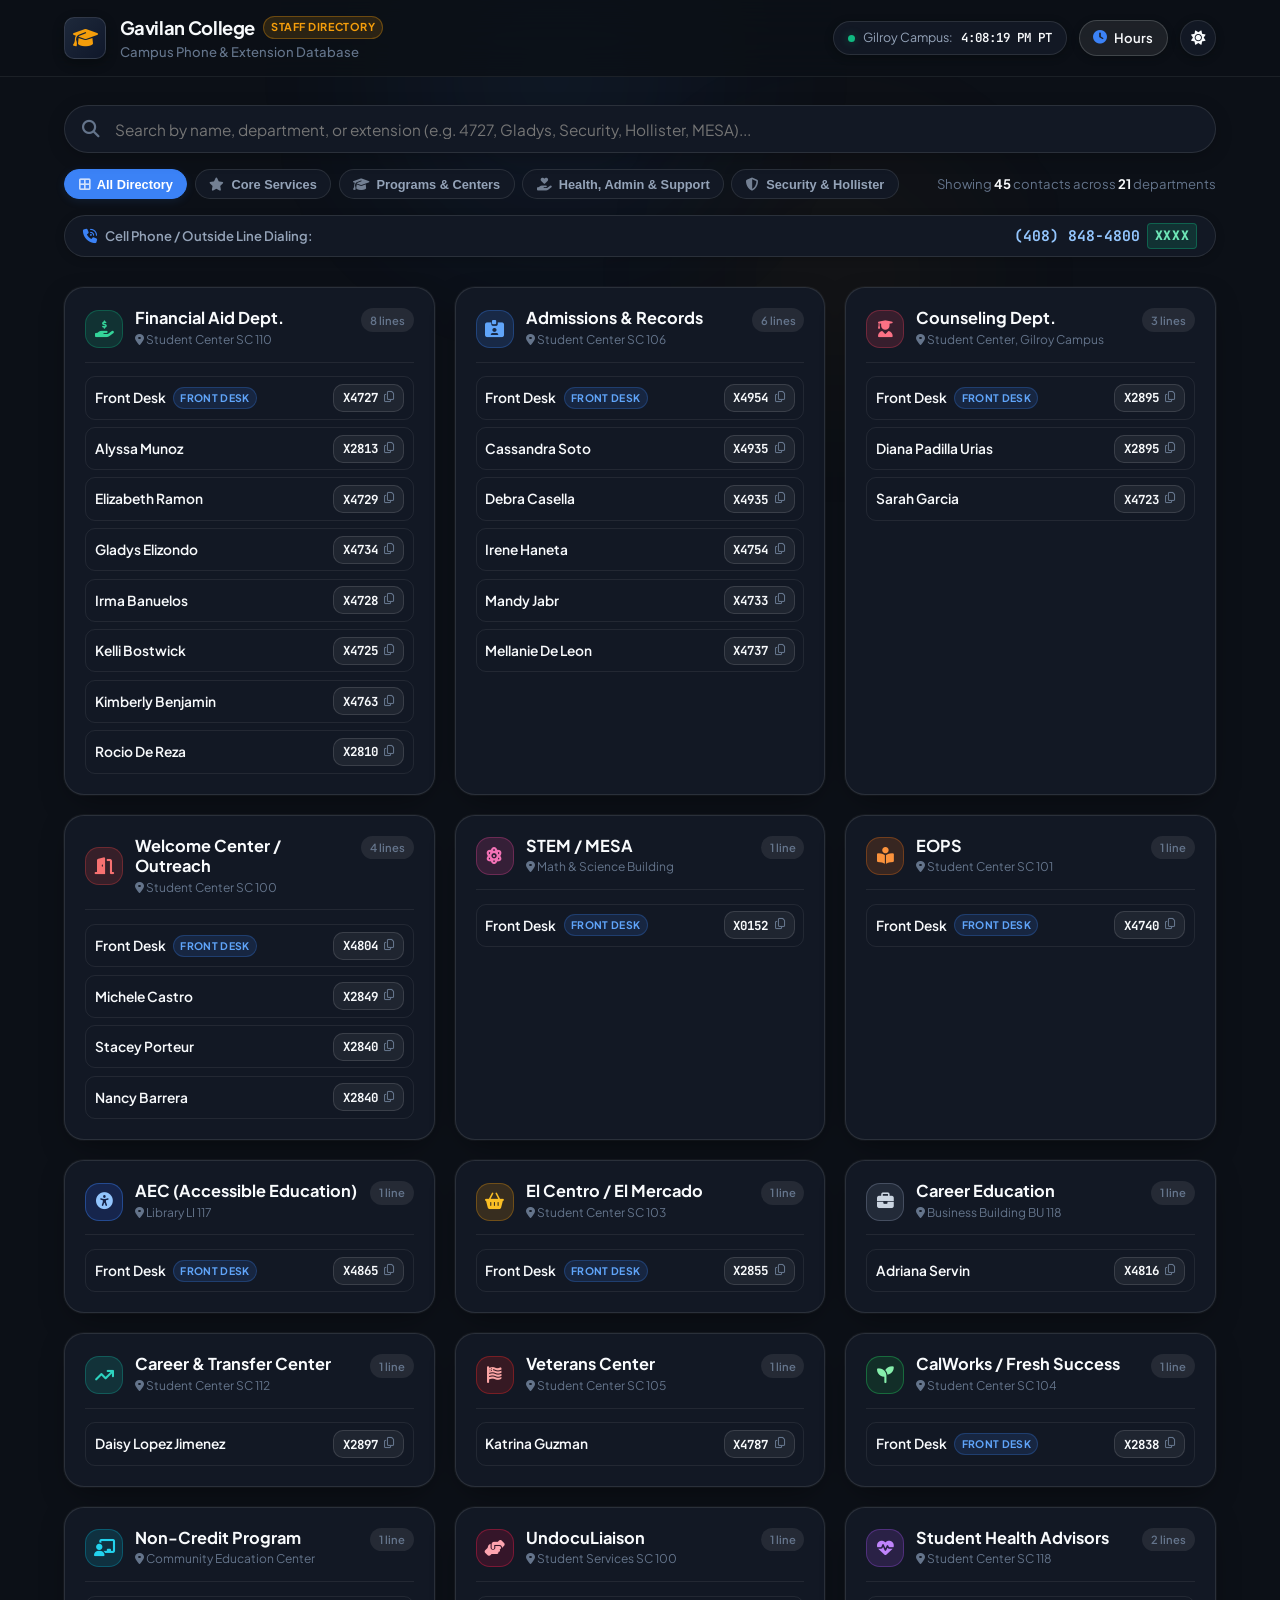
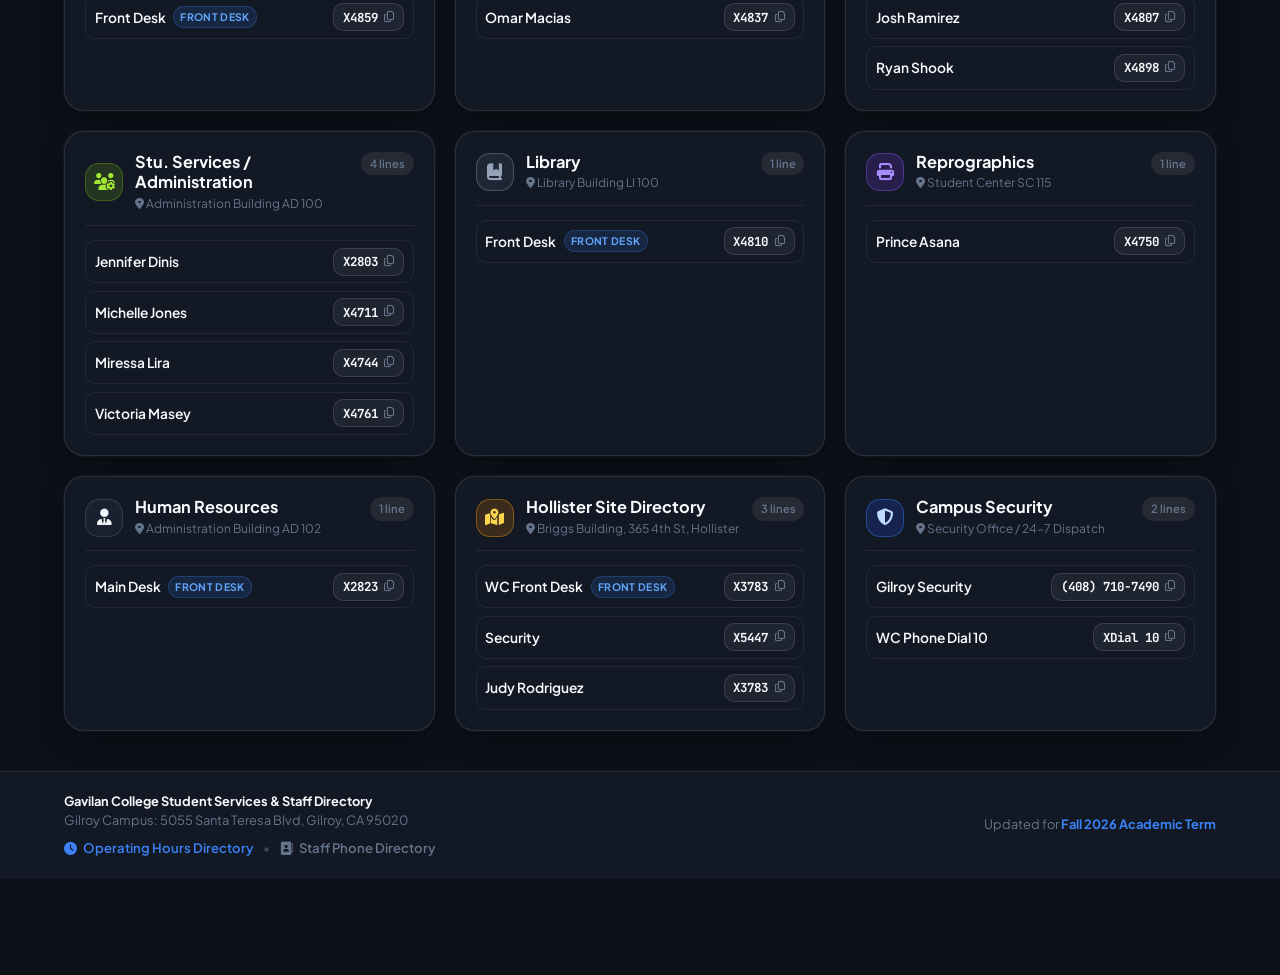
==== commit 5eddeaaa: "Refactor header navigation and add return button Updated header links and added return button to Ope" ====
--- a/directory.html
+++ b/directory.html
@@ -22,12 +22,10 @@
   <!-- Top Glass Header -->
   <header class="site-header">
     <div class="header-container">
-      <div class="header-left-nav">
-        <a href="index.html" class="header-back-link" title="Return to Operating Hours Dashboard" aria-label="Back to Operating Hours">
-          <i class="fas fa-arrow-left"></i>
-          <span>Operating Hours</span>
-        </a>
-        <div class="brand-divider"></div>
+      <a href="index.html" class="brand-group" aria-label="Gavilan College Student Services Home">
+        <div class="brand-logo-badge">
+          <i class="fas fa-graduation-cap"></i>
+        </div>
         <div class="brand-text">
           <div class="brand-title-row">
             <span class="brand-college">Gavilan College</span>
@@ -35,15 +33,21 @@
           </div>
           <span class="page-title">Campus Phone &amp; Extension Database</span>
         </div>
-      </div>
-
-      <!-- Live Pacific Clock & Theme Toggle -->
+      </a>
+
+      <!-- Live Pacific Clock, Back to Hours Link & Theme Toggle -->
       <div class="header-actions">
         <div class="status-indicator">
           <span class="pulse-dot"></span>
           <span class="status-label">Gilroy Campus:</span>
           <strong id="live-pacific-clock" class="live-clock">--:-- -- PT</strong>
         </div>
+        <!-- Return to Operating Hours Button -->
+        <a href="index.html" class="header-link-btn" title="Return to Operating Hours Dashboard" aria-label="Back to Operating Hours">
+          <i class="fas fa-clock"></i>
+          <span>Hours</span>
+        </a>
+        <!-- Light / Dark Mode Switcher -->
         <button id="theme-toggle-btn" class="theme-toggle-btn" title="Toggle Light / Dark Mode" aria-label="Toggle Color Theme">
           <i class="fas fa-sun" id="theme-icon"></i>
         </button>
--- a/styles.css
+++ b/styles.css
@@ -333,6 +333,8 @@
   font-size: 0.78rem;
   color: var(--text-secondary);
   box-shadow: var(--shadow-sm);
+  white-space: nowrap;
+  flex-shrink: 0;
 }
 
 .pulse-dot {
@@ -1384,12 +1386,43 @@
   .header-container {
     flex-direction: column;
     align-items: flex-start;
-    gap: 0.75rem;
+    gap: 0.65rem;
+    padding: 0 1rem;
   }
 
   .header-actions {
     width: 100%;
+    display: flex;
+    align-items: center;
     justify-content: space-between;
+    gap: 0.45rem;
+  }
+
+  .status-indicator {
+    padding: 0.32rem 0.65rem;
+    font-size: 0.74rem;
+    gap: 0.4rem;
+    white-space: nowrap;
+    flex-shrink: 0;
+  }
+
+  .status-indicator .status-label {
+    display: none; /* Hide "Gilroy Campus:" on mobile so it stays on 1 clean line */
+  }
+
+  .header-link-btn {
+    padding: 0.32rem 0.65rem;
+    font-size: 0.75rem;
+    gap: 0.35rem;
+    white-space: nowrap;
+    flex-shrink: 0;
+  }
+
+  .theme-toggle-btn {
+    width: 32px;
+    height: 32px;
+    font-size: 0.8rem;
+    flex-shrink: 0;
   }
 
   .filter-row {
@@ -1478,46 +1511,6 @@
   background: rgba(37, 99, 235, 0.1);
   border-color: rgba(37, 99, 235, 0.3);
   color: var(--accent-primary);
-}
-
-.header-left-nav {
-  display: flex;
-  align-items: center;
-  gap: 1rem;
-}
-
-.header-back-link {
-  background: rgba(255, 255, 255, 0.08);
-  border: 1px solid rgba(255, 255, 255, 0.16);
-  color: var(--text-main);
-  padding: 0.45rem 0.9rem;
-  border-radius: var(--radius-full);
-  font-size: 0.84rem;
-  font-weight: 600;
-  display: inline-flex;
-  align-items: center;
-  gap: 0.5rem;
-  text-decoration: none;
-  transition: all 0.2s cubic-bezier(0.16, 1, 0.3, 1);
-  white-space: nowrap;
-}
-
-.header-back-link:hover {
-  background: rgba(59, 130, 246, 0.16);
-  border-color: rgba(59, 130, 246, 0.45);
-  color: #93c5fd;
-  transform: translateX(-2px);
-}
-
-[data-theme="light"] .header-back-link {
-  background: rgba(0, 0, 0, 0.05);
-  border-color: rgba(0, 0, 0, 0.12);
-}
-
-.brand-divider {
-  width: 1px;
-  height: 28px;
-  background: var(--border-subtle);
 }
 
 .footer-nav-links {
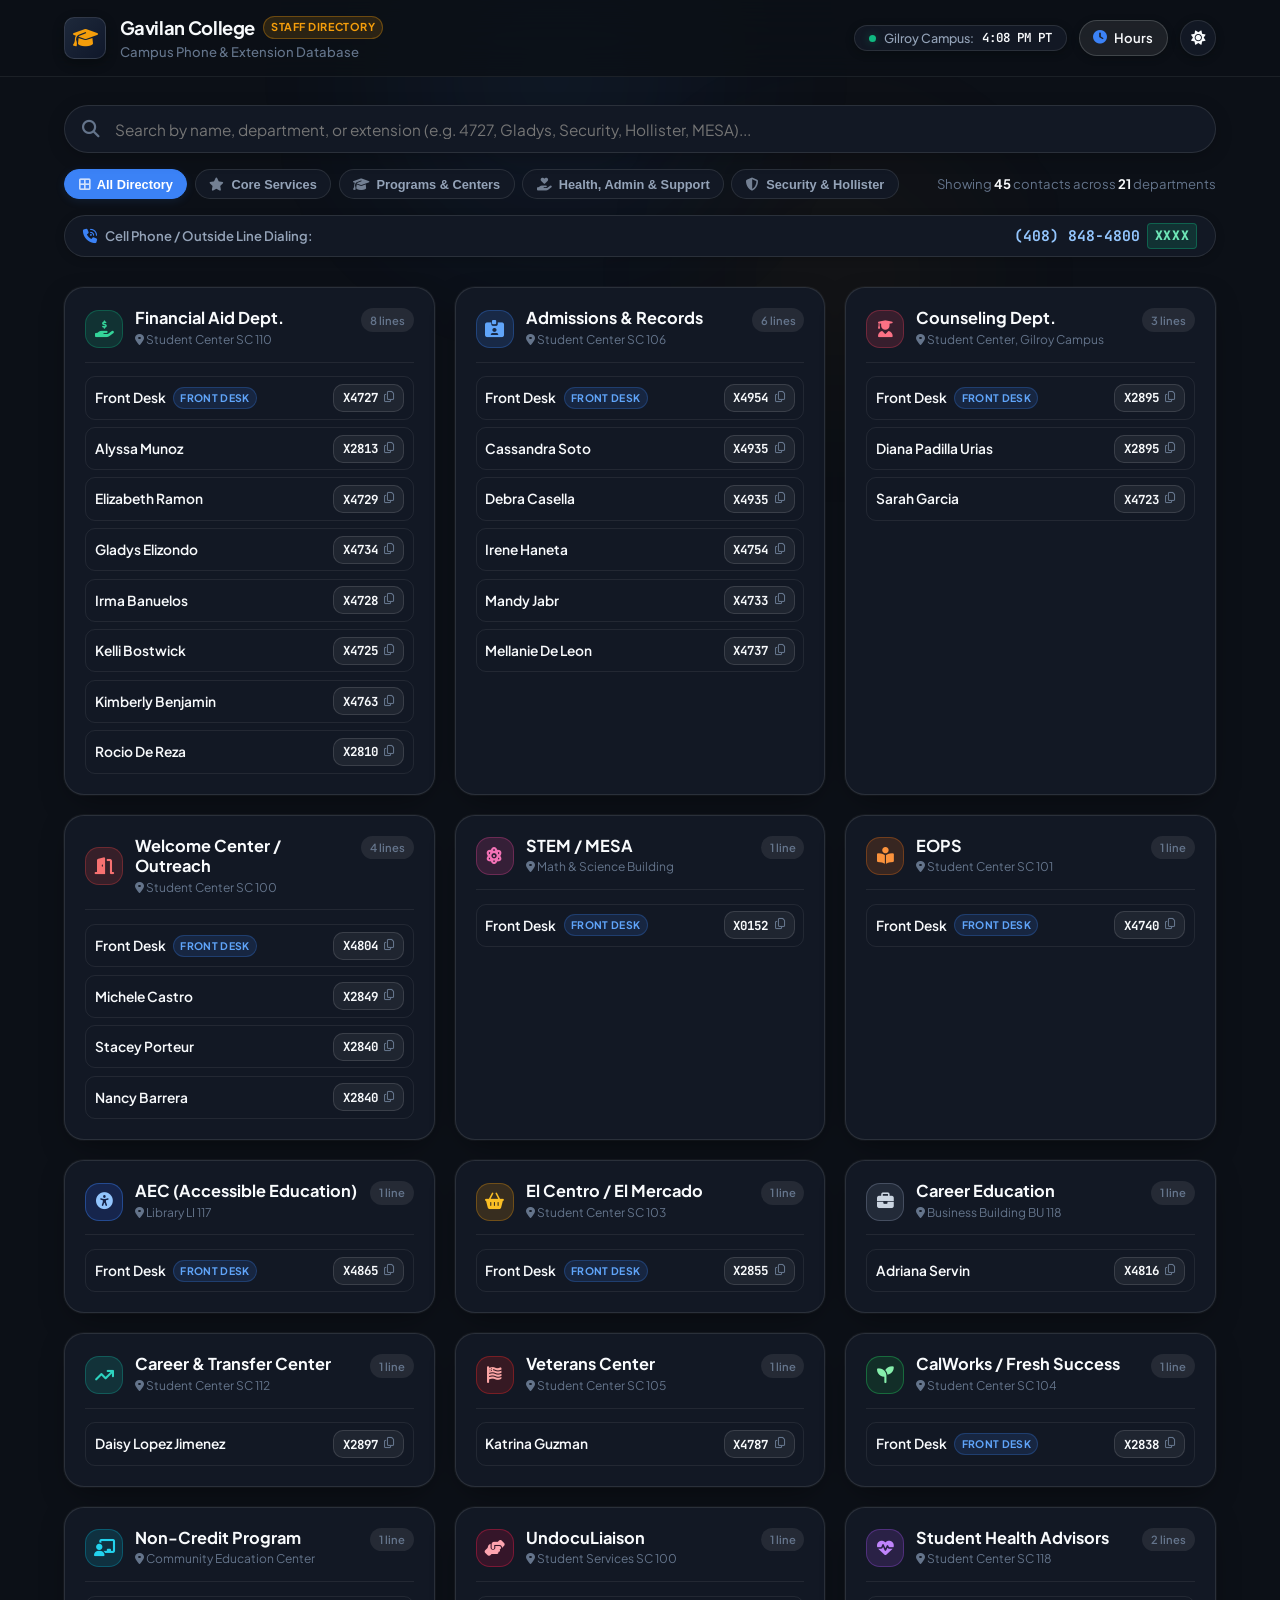
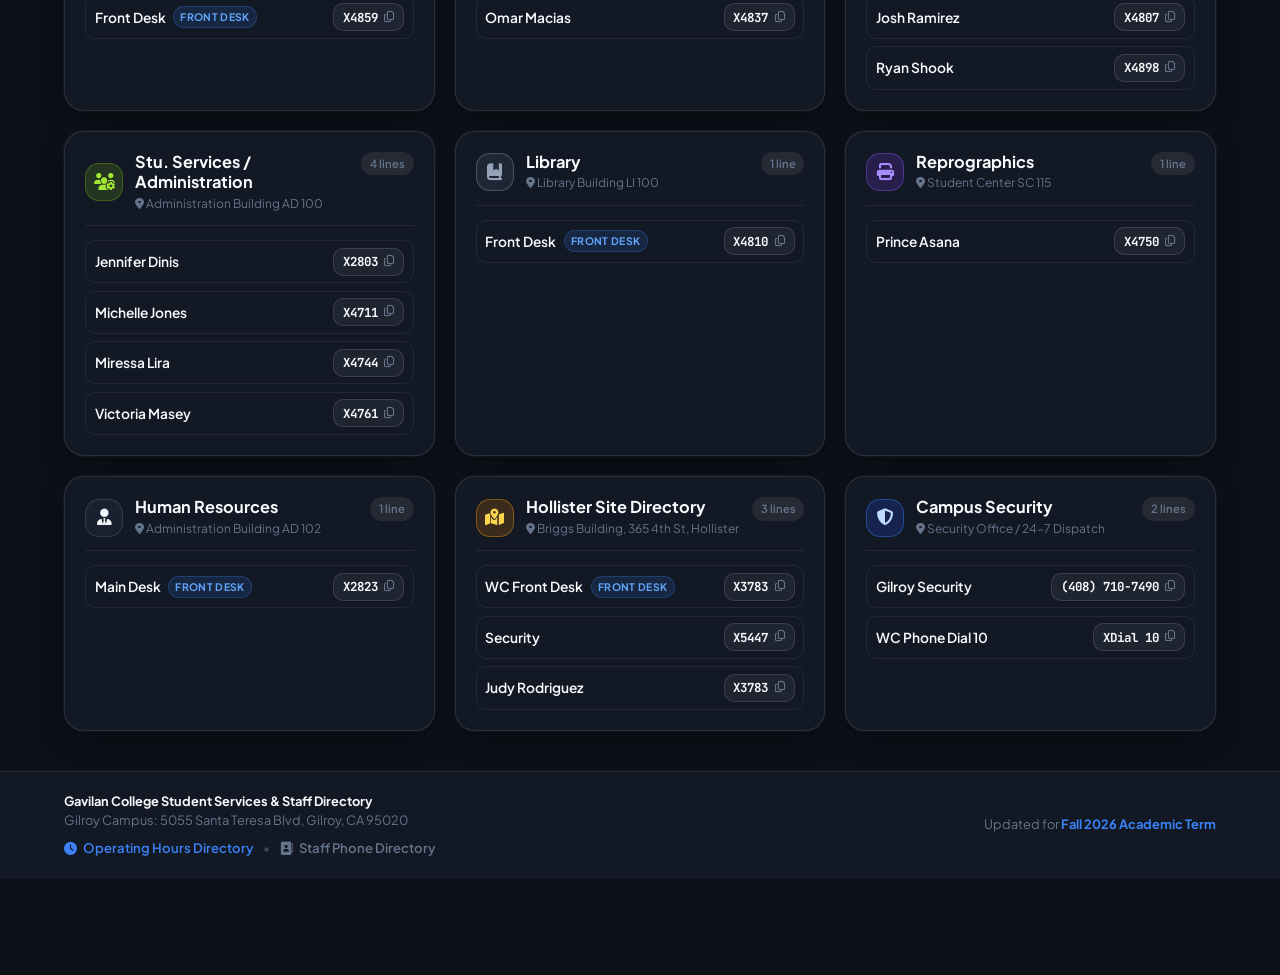
==== commit cefa77b0: "Add files via upload" ====
--- a/directory.html
+++ b/directory.html
@@ -5,6 +5,18 @@
   <meta name="viewport" content="width=device-width, initial-scale=1.0">
   <meta name="description" content="Gavilan College Staff & Department Phone Directory. Quick lookup for phone extensions, front desk lines, campus security, and staff contacts.">
   <title>Staff Phone Directory | Gavilan College</title>
+
+  <!-- PWA & Apple Touch Icons (iOS Home Screen) -->
+  <link rel="apple-touch-icon" sizes="180x180" href="apple-touch-icon.png">
+  <link rel="icon" type="image/svg+xml" href="icon-512.svg">
+  <link rel="icon" type="image/png" sizes="48x48" href="favicon.png">
+  <link rel="icon" type="image/png" sizes="192x192" href="icon-192.png">
+  <link rel="icon" type="image/png" sizes="512x512" href="icon-512.png">
+  <link rel="manifest" href="manifest.json">
+  <meta name="theme-color" content="#0c1017">
+  <meta name="apple-mobile-web-app-capable" content="yes">
+  <meta name="apple-mobile-web-app-status-bar-style" content="black-translucent">
+  <meta name="apple-mobile-web-app-title" content="GavHours">
 
   <!-- Google Fonts: Plus Jakarta Sans & JetBrains Mono -->
   <link rel="preconnect" href="https://fonts.googleapis.com">
--- a/styles.css
+++ b/styles.css
@@ -323,7 +323,7 @@
 
 /* Live Clock Capsule */
 .status-indicator {
-  display: flex;
+  display: inline-flex;
   align-items: center;
   gap: 0.5rem;
   background: var(--bg-surface);
@@ -333,8 +333,13 @@
   font-size: 0.78rem;
   color: var(--text-secondary);
   box-shadow: var(--shadow-sm);
-  white-space: nowrap;
+  white-space: nowrap !important;
   flex-shrink: 0;
+  line-height: 1;
+}
+
+.status-indicator * {
+  white-space: nowrap !important;
 }
 
 .pulse-dot {
@@ -344,6 +349,7 @@
   background: var(--status-open);
   box-shadow: 0 0 8px var(--status-open-glow);
   animation: livePulse 2s infinite;
+  flex-shrink: 0;
 }
 
 @keyframes livePulse {
@@ -352,10 +358,18 @@
   100% { transform: scale(0.95); opacity: 0.8; }
 }
 
+.status-label {
+  color: var(--text-secondary);
+  font-weight: 500;
+  white-space: nowrap !important;
+}
+
 .live-clock {
   color: var(--text-main);
   font-family: var(--font-mono);
   font-weight: 600;
+  white-space: nowrap !important;
+  font-variant-numeric: tabular-nums;
 }
 
 /* Theme Switcher Button */
@@ -774,28 +788,48 @@
 .schedule-row-left {
   display: flex;
   align-items: center;
-  gap: 0.85rem;
+  gap: 0.75rem;
   flex-shrink: 0;
 }
 
 .day-badge {
-  font-size: 0.75rem;
+  font-size: 0.84rem;
   font-weight: 700;
+  letter-spacing: 0.02em;
+  color: #f8fafc;
+  background: rgba(255, 255, 255, 0.08);
+  border: 1px solid rgba(255, 255, 255, 0.16);
+  padding: 0.32rem 0.75rem;
+  border-radius: var(--radius-xs);
+  min-width: 56px;
+  text-align: center;
+  display: inline-flex;
+  align-items: center;
+  justify-content: center;
+  transition: all var(--transition);
+  box-shadow: 0 1px 4px rgba(0, 0, 0, 0.25);
+  flex-shrink: 0;
+}
+
+.day-badge.day-badge-weekend {
+  min-width: 78px;
+  padding: 0.32rem 0.65rem;
   color: var(--text-muted);
-  background: var(--bg-surface);
-  border: 1px solid var(--border-subtle);
-  padding: 3px 9px;
-  border-radius: var(--radius-xs);
-  min-width: 48px;
-  text-align: center;
-  transition: var(--transition);
-}
-
-.day-full-name {
-  font-size: 0.88rem;
-  font-weight: 600;
-  color: var(--text-main);
-  letter-spacing: -0.01em;
+  background: rgba(255, 255, 255, 0.04);
+  border-color: rgba(255, 255, 255, 0.08);
+}
+
+[data-theme="light"] .day-badge {
+  background: #ffffff;
+  color: #0f172a;
+  border-color: rgba(0, 0, 0, 0.14);
+  box-shadow: 0 1px 3px rgba(0, 0, 0, 0.06);
+}
+
+[data-theme="light"] .day-badge.day-badge-weekend {
+  background: #f1f5f9;
+  color: #64748b;
+  border-color: rgba(0, 0, 0, 0.08);
 }
 
 .schedule-row-right {
@@ -804,6 +838,7 @@
   justify-content: flex-end;
   gap: 0.75rem;
   text-align: right;
+  flex-shrink: 0;
 }
 
 .split-times-col {
@@ -819,14 +854,16 @@
   justify-content: flex-end;
   gap: 0.65rem;
   line-height: 1.25;
+  white-space: nowrap;
 }
 
 .time-slot {
-  font-size: 0.88rem;
+  font-size: 0.86rem;
   font-weight: 600;
   color: var(--text-main);
   font-variant-numeric: tabular-nums;
   letter-spacing: -0.01em;
+  white-space: nowrap !important;
 }
 
 .time-slot.sub-time {
@@ -858,10 +895,13 @@
   font-size: 0.72rem;
   font-weight: 600;
   line-height: 1;
-  padding: 3px 8px;
+  padding: 3px 6px;
   border-radius: var(--radius-full);
-  white-space: nowrap;
+  white-space: nowrap !important;
   letter-spacing: 0.02em;
+  width: 68px;
+  min-width: 68px;
+  text-align: center;
   flex-shrink: 0;
 }
 
@@ -1394,35 +1434,43 @@
     width: 100%;
     display: flex;
     align-items: center;
-    justify-content: space-between;
-    gap: 0.45rem;
+    justify-content: flex-start;
+    gap: 0.5rem;
+    flex-wrap: nowrap;
   }
 
   .status-indicator {
-    padding: 0.32rem 0.65rem;
-    font-size: 0.74rem;
-    gap: 0.4rem;
-    white-space: nowrap;
-    flex-shrink: 0;
+    padding: 0.32rem 0.65rem !important;
+    font-size: 0.76rem !important;
+    gap: 0.38rem !important;
+    white-space: nowrap !important;
+    flex-shrink: 0 !important;
+    line-height: 1 !important;
   }
 
   .status-indicator .status-label {
-    display: none; /* Hide "Gilroy Campus:" on mobile so it stays on 1 clean line */
+    display: none !important; /* Hide "Gilroy Campus:" on mobile so it stays strictly on 1 clean line */
+  }
+
+  .status-indicator .live-clock {
+    white-space: nowrap !important;
+    font-size: 0.76rem !important;
   }
 
   .header-link-btn {
-    padding: 0.32rem 0.65rem;
-    font-size: 0.75rem;
-    gap: 0.35rem;
-    white-space: nowrap;
-    flex-shrink: 0;
+    padding: 0.32rem 0.65rem !important;
+    font-size: 0.75rem !important;
+    gap: 0.35rem !important;
+    white-space: nowrap !important;
+    flex-shrink: 0 !important;
   }
 
   .theme-toggle-btn {
-    width: 32px;
-    height: 32px;
-    font-size: 0.8rem;
-    flex-shrink: 0;
+    margin-left: auto !important; /* Positions theme toggle cleanly at the far right with no middle gap */
+    width: 32px !important;
+    height: 32px !important;
+    font-size: 0.8rem !important;
+    flex-shrink: 0 !important;
   }
 
   .filter-row {
@@ -1441,7 +1489,7 @@
   }
 
   .service-card {
-    padding: 1.15rem;
+    padding: 1.1rem;
     scroll-margin-top: 130px;
   }
 
@@ -1449,16 +1497,70 @@
     font-size: 1.15rem;
   }
 
+  .schedule-list-wrap {
+    border-radius: var(--radius-sm);
+  }
+
   .schedule-row {
-    padding: 0.65rem 0.75rem;
-  }
-
-  .day-full-name {
-    font-size: 0.82rem;
+    padding: 0.68rem 0.85rem !important;
+    gap: 0.5rem !important;
+  }
+
+  .schedule-row.friday-split-row {
+    padding: 0.78rem 0.85rem !important;
+  }
+
+  .schedule-row-left {
+    gap: 0 !important;
+    flex-shrink: 0 !important;
+  }
+
+  .day-badge {
+    font-size: 0.8rem !important;
+    min-width: 52px !important;
+    padding: 0.28rem 0.6rem !important;
+  }
+
+  .day-badge.day-badge-weekend {
+    font-size: 0.76rem !important;
+    min-width: 70px !important;
+    padding: 0.28rem 0.5rem !important;
+  }
+
+  .schedule-row-right {
+    gap: 0.5rem !important;
+    white-space: nowrap !important;
+    flex-shrink: 0 !important;
+  }
+
+  .split-times-col {
+    gap: 0.35rem !important;
+  }
+
+  .split-slot-row {
+    gap: 0.45rem !important;
+    white-space: nowrap !important;
   }
 
   .time-slot {
-    font-size: 0.82rem;
+    font-size: 0.82rem !important;
+    white-space: nowrap !important;
+    letter-spacing: -0.01em !important;
+  }
+
+  .time-slot.sub-time {
+    font-size: 0.78rem !important;
+  }
+
+  .badge-tag {
+    font-size: 0.68rem !important;
+    padding: 3px 0 !important;
+    width: 64px !important;
+    min-width: 64px !important;
+    text-align: center !important;
+    justify-content: center !important;
+    white-space: nowrap !important;
+    flex-shrink: 0 !important;
   }
 
   .footer-container {
